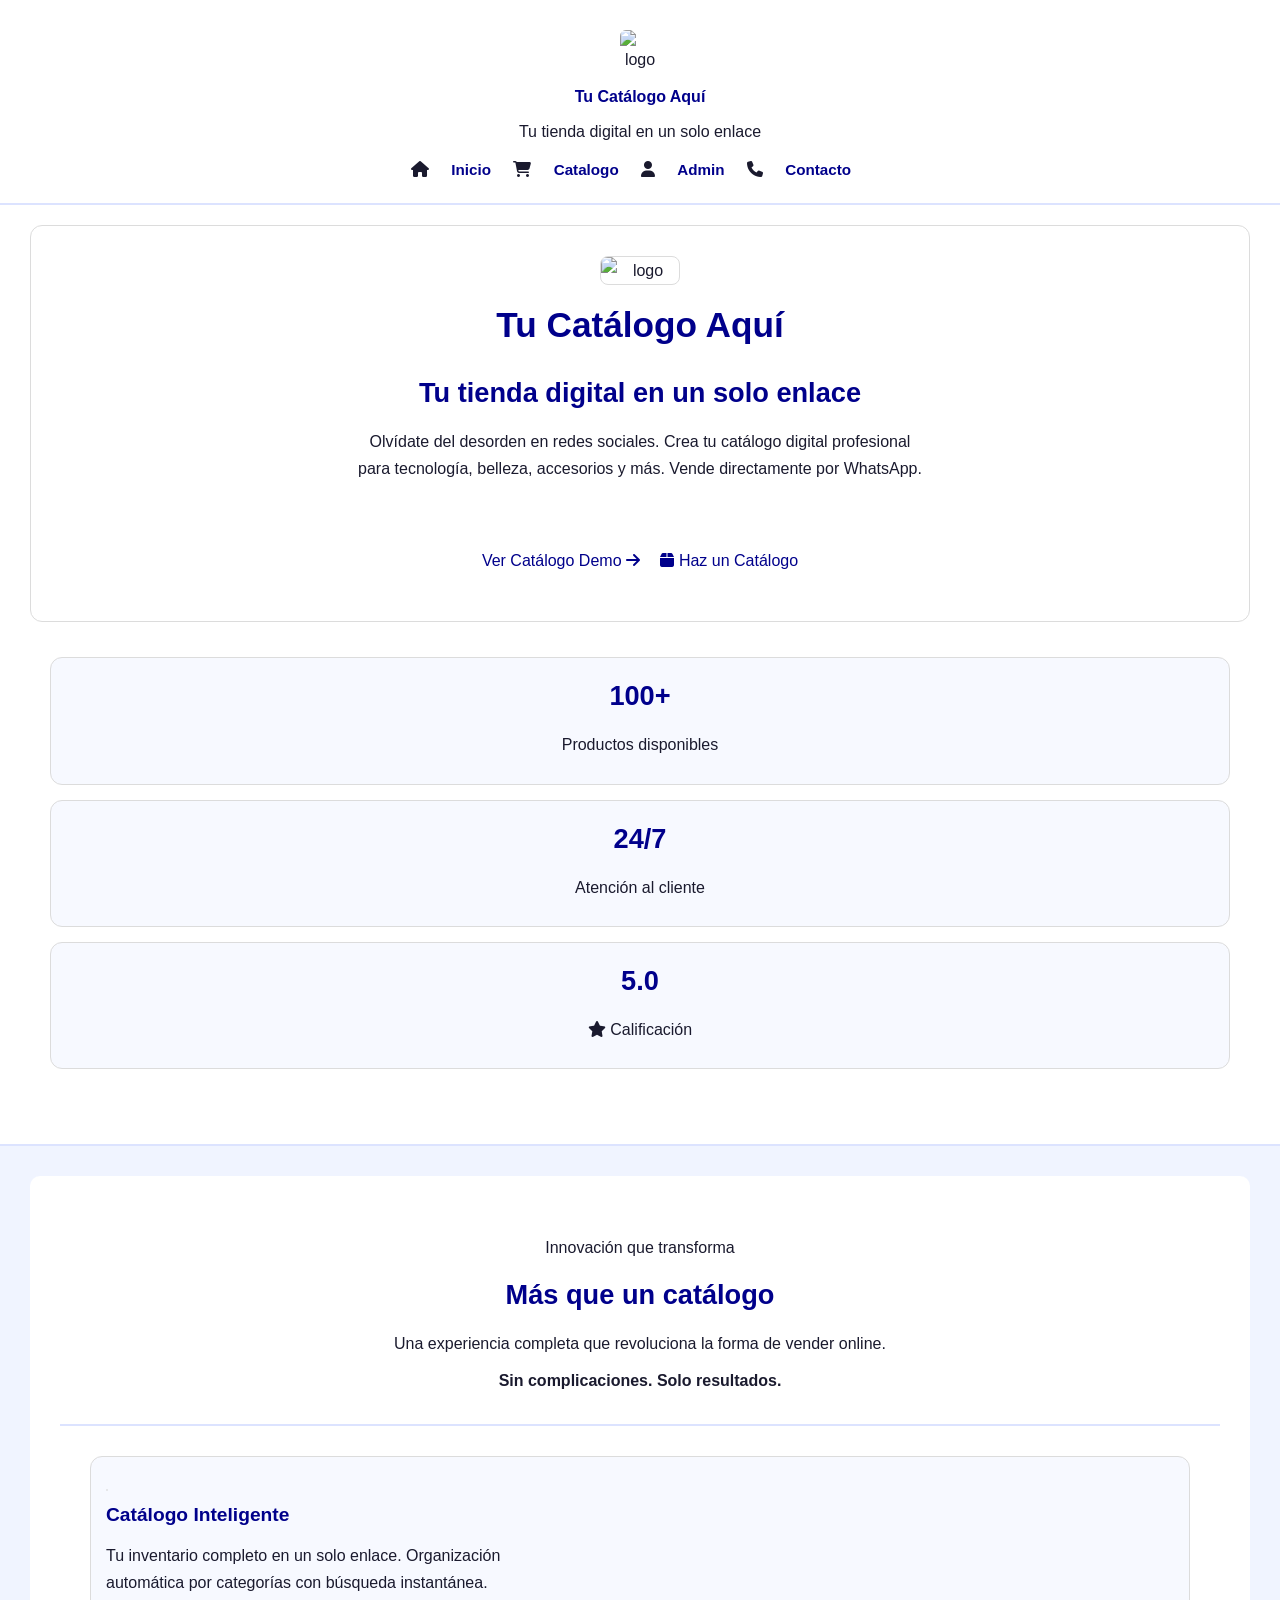
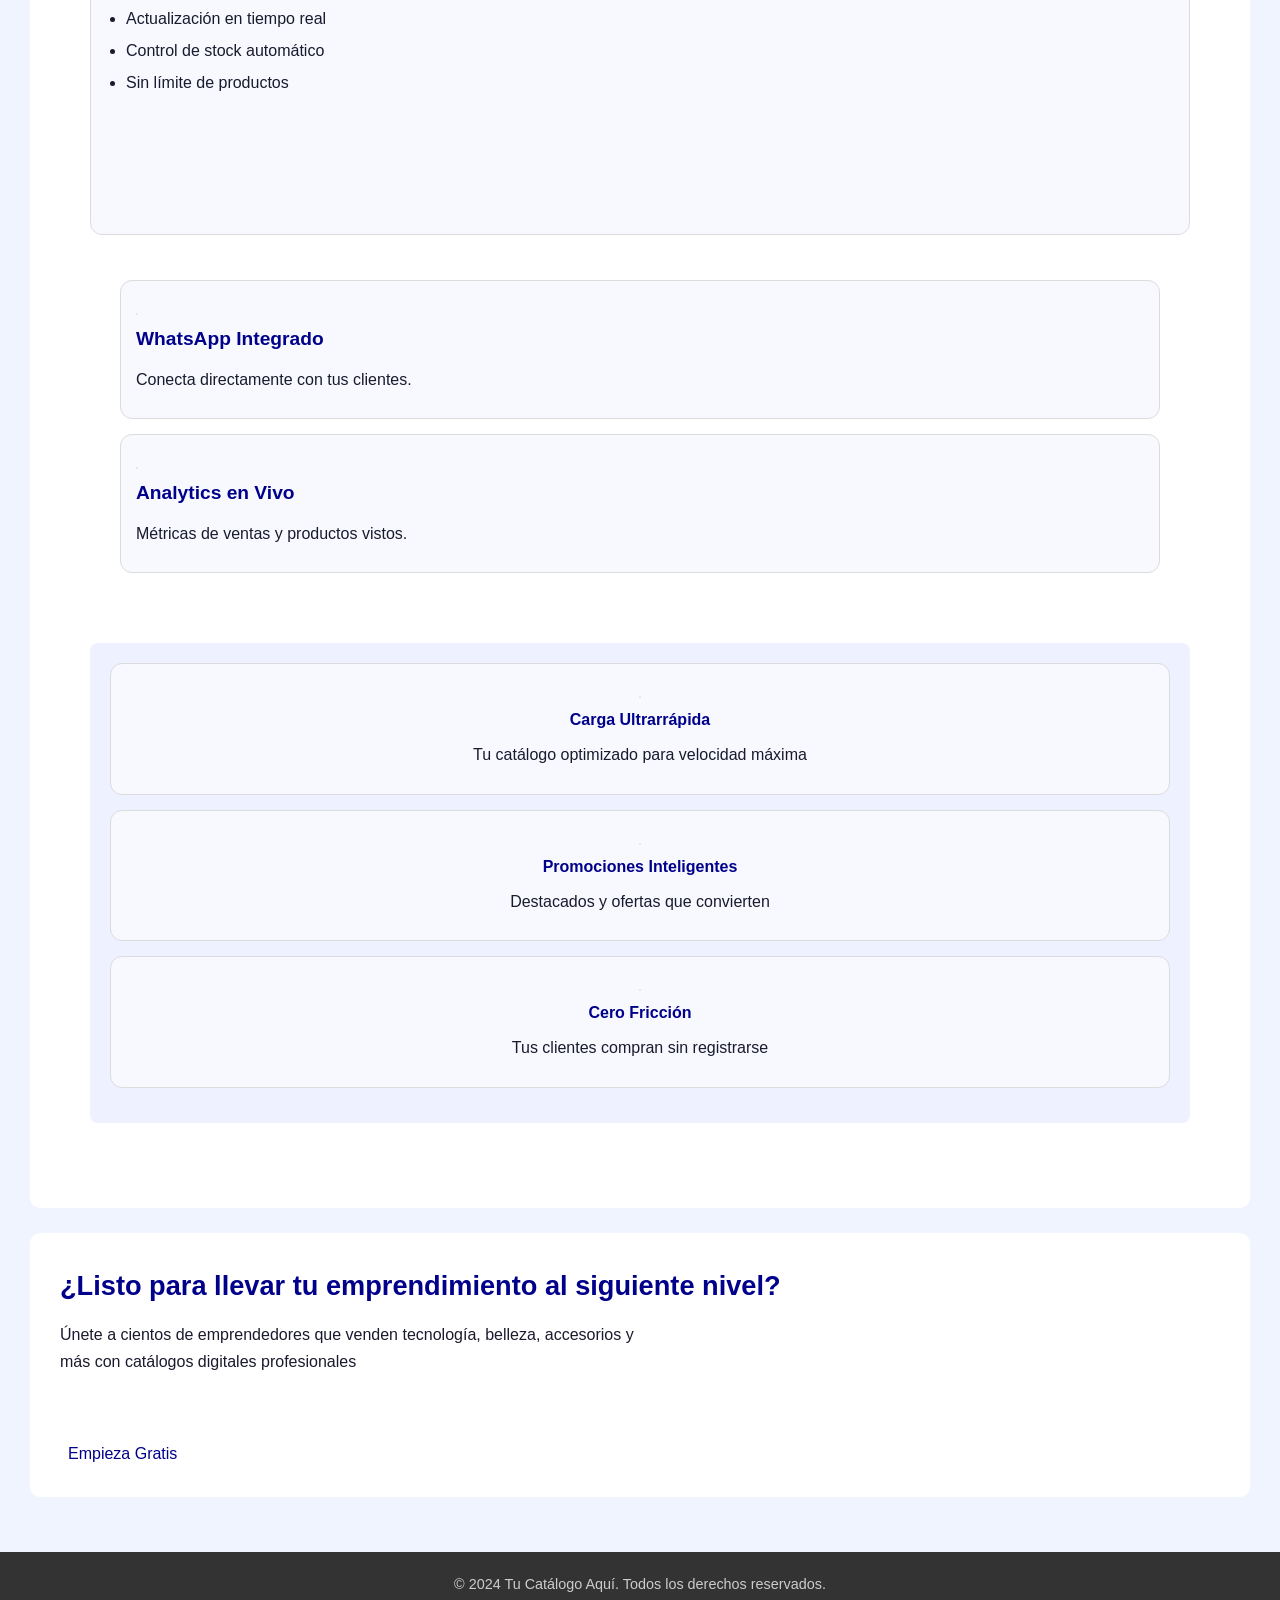
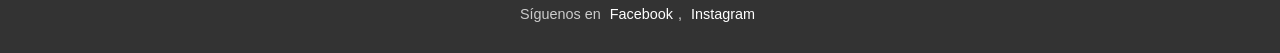
==== index.html @ f35329ae "cambios" ====
<!doctype html>

<html lang="es">
  <head>
    <meta charset="utf-8" />
    <meta content="width=device-width, initial-scale=1.0" name="viewport" />
    <link
      href="img/logos/LOGO-removebg-preview.png"
      rel="icon"
      type="image/png"
    />
    <link
      href="https://cdnjs.cloudflare.com/ajax/libs/font-awesome/6.5.0/css/all.min.css"
      rel="stylesheet"
    />
    <link href="css/general.css" rel="stylesheet" />
    <title>Crear Cuenta</title>
  </head>
  <body>
    <nav>
      <figure>
        <img alt="logo" src="img/logos/logo.png" width="40px" />
      </figure>
      <div>
        <h4>Tu Catálogo Aquí</h4>
        <p>Tu tienda digital en un solo enlace</p>
      </div>
      <i class="fa-solid fa-house"></i>
      <!-- Casa -->
      <a href="#"> Inicio </a>
      <i class="fa-solid fa-cart-shopping"></i>
      <!-- Carrito -->
      <a href="pages/catalogo.html"> Catalogo </a>
      <i class="fa-solid fa-user"></i>
      <!-- Usuario -->
      <a href="pages/login.html"> Admin </a>
      <i class="fa-solid fa-phone"></i>
      <!-- Teléfono -->
      <a href="pages/contacto.html"> Contacto </a>
    </nav>
    <header class="hero">
      <article class="contenido-principal">
        <figure>
          <img alt="logo" src="img/logos/logo.png" width="80" />
        </figure>
        <h1>Tu Catálogo Aquí</h1>
        <h2>Tu tienda digital en un solo enlace</h2>
        <p>
          Olvídate del desorden en redes sociales. Crea tu catálogo digital
          profesional <br />
          para tecnología, belleza, accesorios y más. Vende directamente por
          WhatsApp.
        </p>
        <br />
        <br />
        <!-- Botones -->
        <a href="pages/catalogo.html" type="submit">
          Ver Catálogo Demo
          <i class="fa-solid fa-arrow-right"></i>
          <!-- Flecha derecha -->
        </a>
        <a href="pages/login.html" type="submit">
          <i class="fa-solid fa-box"></i>
          <!-- Caja -->
          Haz un Catálogo
        </a>
        <br />
        <br />
      </article>
      <section class="estadisticas">
        <article class="card">
          <h2>100+</h2>
          <p>Productos disponibles</p>
        </article>
        <article class="card">
          <h2>24/7</h2>
          <p>Atención al cliente</p>
        </article>
        <article class="card">
          <h2>5.0</h2>
          <p>
            <i class="fa-solid fa-star"></i>
            <!-- Estrella -->
            Calificación
          </p>
        </article>
      </section>
    </header>
    <main>
      <!-- BENEFICIOS -->
      <section class="beneficios">
        <header class="beneficios-header">
          <p>Innovación que transforma</p>
          <h2>Más que un catálogo</h2>
          <p>
            Una experiencia completa que revoluciona la forma de vender online.
          </p>
          <p>
            <b>Sin complicaciones. Solo resultados.</b>
          </p>
        </header>
        <section>
          <!-- Card principal izquierda -->
          <article class="card-principal">
            <div class="icono">
              <img alt="" src="img/logos/logo2.png" width="60" />
            </div>
            <h3>Catálogo Inteligente</h3>
            <p>
              Tu inventario completo en un solo enlace. Organización <br />
              automática por categorías con búsqueda instantánea.
            </p>
            <ul>
              <li>Actualización en tiempo real</li>
              <li>Control de stock automático</li>
              <li>Sin límite de productos</li>
            </ul>
            <br /><br /><br /><br />
          </article>
          <!-- Cards derechas -->
          <section class="cards-secundarias">
            <article class="card">
              <img alt="" src="img/logos/logo3.png" width="50" />
              <h3>WhatsApp Integrado</h3>
              <p>Conecta directamente con tus clientes.</p>
            </article>
            <article class="card">
              <img alt="" src="img/logos/logo4.png" width="50" />
              <h3>Analytics en Vivo</h3>
              <p>Métricas de ventas y productos vistos.</p>
            </article>
          </section>
          <!-- Cards inferiores -->
          <aside>
            <article class="card">
              <img alt="" src="img/logos/logo5.png" width="50" />
              <h4>Carga Ultrarrápida</h4>
              <p>Tu catálogo optimizado para velocidad máxima</p>
            </article>
            <article class="card">
              <img alt="" src="img/logos/logo6.png" width="50" />
              <h4>Promociones Inteligentes</h4>
              <p>Destacados y ofertas que convierten</p>
            </article>
            <article class="card">
              <img alt="" src="img/logos/logo7.png" width="50" />
              <h4>Cero Fricción</h4>
              <p>Tus clientes compran sin registrarse</p>
            </article>
          </aside>
        </section>
      </section>
      <section>
        <h2>¿Listo para llevar tu emprendimiento al siguiente nivel?</h2>
        <p>
          Únete a cientos de emprendedores que venden tecnología, belleza,
          accesorios y <br />

          más con catálogos digitales profesionales
        </p>
        <br />
        <br />
        <a href="pages/login.html" type="submit"> Empieza Gratis </a>
      </section>
    </main>
    <!-- FOOTER -->
    <footer>
      <p>© 2024 Tu Catálogo Aquí. Todos los derechos reservados.</p>
      <p>
        Síguenos en
        <a href="#">Facebook</a>,
        <a href="#">Instagram</a>
      </p>
    </footer>
  </body>
</html>
---- css/general.css ----
/* ============================================================
   BLOQUE 1: CONFIGURACIÓN GENERAL
   Selector universal, body, fuente, fondo, color e interlineado.
   ============================================================ */

* {
    margin: 0;
    padding: 0;
    box-sizing: border-box;
}

body {
    font-family: Arial, sans-serif;
    background-color: #f0f4ff;
    color: #1a1a2e;
    line-height: 1.7;
}

/* ============================================================
   BLOQUE 2: TÍTULOS, PÁRRAFOS Y ENLACES
   Estilos para h1, h2, h3, p, a y a:hover.
   ============================================================ */

h1 {
    font-size: 2.2em;
    color: darkblue;
    margin-bottom: 15px;
}

h2 {
    font-size: 1.7em;
    color: darkblue;
    margin-bottom: 12px;
}

h3 {
    font-size: 1.2em;
    color: darkblue;
    margin-bottom: 10px;
}

h4 {
    font-size: 1em;
    color: darkblue;
    margin-bottom: 8px;
}

p {
    font-size: 1em;
    margin-bottom: 10px;
    line-height: 1.7;
}

a {
    color: darkblue;
    text-decoration: none;
    margin: 0 8px;
}

a:hover {
    color: #4169e1;
    text-decoration: underline;
}

/* ============================================================
   BLOQUE 3: ELEMENTOS SEMÁNTICOS PRINCIPALES
   Estilos para header, nav, main, section, article, aside y footer.
   ============================================================ */

header {
    background-color: white;
    padding: 20px 30px;
    text-align: center;
    border-bottom: 2px solid #dce3ff;
}

header p {
    text-align: center;
    margin-top: 8px;
    font-size: 1em;
}

nav {
    background-color: white;
    padding: 20px 30px;
    text-align: center;
    border-bottom: 2px solid #dce3ff;
}

main {
    padding: 30px;
    min-height: 70vh;
}

section {
    margin-bottom: 20px;
    padding: 20px;
}

article {
    background-color: white;
    border: 1px solid #dcdcdc;
    border-radius: 12px;
    padding: 20px;
    margin-bottom: 15px;
}

aside {
    padding: 20px;
    margin-top: 20px;
    text-align: center;
}

footer {
    background-color: #333333;
    color: white;
    text-align: center;
    padding: 20px 30px;
}

/* ============================================================
   BLOQUE 4: MENÚ DE NAVEGACIÓN
   Estilos para nav, nav a y nav a:hover.
   ============================================================ */

nav a {
    color: darkblue;
    text-decoration: none;
    margin: 0 10px;
    font-weight: bold;
    font-size: 0.95em;
    padding: 5px 8px;
}

nav a:hover {
    background-color: darkblue;
    color: white;
    text-decoration: none;
    border-radius: 4px;
}

nav ul {
    list-style: none;
    padding: 0;
    margin: 0;
}

nav li {
    display: inline-block;
    margin: 0 8px;
}

/* ============================================================
   BLOQUE 5: CONTENIDO Y SECCIONES
   Estilos para main, section, article y aside.
   ============================================================ */

main section {
    background-color: white;
    border-radius: 10px;
    padding: 30px;
    margin-bottom: 25px;
}

section article {
    background-color: #f7f9ff;
    border: 1px solid #dcdcdc;
    border-radius: 12px;
    padding: 15px;
}

section aside {
    background-color: #eef1ff;
    padding: 20px;
    border-radius: 8px;
}

article img {
    border: 1px solid #dcdcdc;
    border-radius: 8px;
}

hr {
    border: none;
    border-top: 1px solid #dcdcdc;
    margin: 15px 0;
}

/* ============================================================
   BLOQUE 6: IMÁGENES Y MULTIMEDIA
   Estilos para img, figure, figcaption, video, audio e iframe.
   ============================================================ */

img {
    max-width: 100%;
    height: auto;
    border-radius: 6px;
}

figure {
    display: inline-block;
    margin: 10px;
    text-align: center;
}

figcaption {
    font-size: 0.85em;
    color: #555577;
    margin-top: 6px;
    font-style: italic;
    text-align: center;
}

figure img {
    display: block;
    margin: 0 auto;
}

video {
    max-width: 100%;
    border-radius: 8px;
    border: 2px solid darkblue;
}

audio {
    width: 100%;
    margin: 10px 0;
}

iframe {
    width: 100%;
    border: 2px solid darkblue;
    border-radius: 8px;
    margin: 10px 0;
}

/* ============================================================
   BLOQUE 7: LISTAS
   Estilos para ul, ol y li.
   ============================================================ */

ul {
    list-style: disc;
    padding-left: 20px;
    margin-bottom: 15px;
}

ol {
    list-style: decimal;
    padding-left: 20px;
    margin-bottom: 15px;
}

li {
    margin-bottom: 6px;
    line-height: 1.6;
}

/* ============================================================
   BLOQUE 8: FORMULARIOS
   Estilos para form, label, input, textarea, select y button.
   ============================================================ */

form {
    width: 100%;
    padding: 10px 0;
}

label {
    font-weight: bold;
    color: darkblue;
    font-size: 0.95em;
}

input {
    width: 95%;
    padding: 10px;
    border: 1px solid #b0b8e0;
    border-radius: 6px;
    font-size: 0.95em;
    background-color: #f7f9ff;
}

input:hover {
    border-color: darkblue;
    background-color: #eef1ff;
}

input:focus {
    border-color: darkblue;
    outline: 2px solid #4169e1;
    background-color: #eef1ff;
}

textarea {
    width: 95%;
    padding: 10px;
    border: 1px solid #b0b8e0;
    border-radius: 6px;
    font-size: 0.95em;
    background-color: #f7f9ff;
    resize: vertical;
}

textarea:hover {
    border-color: darkblue;
    background-color: #eef1ff;
}

textarea:focus {
    border-color: darkblue;
    outline: 2px solid #4169e1;
    background-color: #eef1ff;
}

select {
    width: 100%;
    padding: 10px;
    border: 1px solid #b0b8e0;
    border-radius: 6px;
    font-size: 0.95em;
    background-color: #f7f9ff;
    cursor: pointer;
}

select:hover {
    border-color: darkblue;
}

select:focus {
    border-color: darkblue;
    outline: 2px solid #4169e1;
    background-color: #eef1ff;
}

button {
    padding: 10px 20px;
    background-color: darkblue;
    color: white;
    border: none;
    border-radius: 6px;
    font-size: 0.95em;
    cursor: pointer;
    font-weight: bold;
}

button:hover {
    background-color: #4169e1;
    color: white;
}

summary {
    cursor: pointer;
    font-weight: bold;
    color: darkblue;
}

summary:hover {
    color: #4169e1;
}

progress,
meter {
    width: 100%;
    height: 18px;
    border-radius: 4px;
}

/* ============================================================
   BLOQUE 9: TABLAS
   Estilos para table, thead, tbody, tr, th y td.
   ============================================================ */

table {
    width: 80%;
    margin: 20px auto;
    background-color: white;
    border-collapse: collapse;
    text-align: center;
    border: 2px solid #dcdcdc;
    border-radius: 8px;
}

thead {
    background-color: darkblue;
    color: white;
}

tbody {
    background-color: white;
}

tbody tr {
    border-bottom: 1px solid #dcdcdc;
}

tbody tr:hover {
    background-color: #eef1ff;
}

tbody tr:nth-child(even) {
    background-color: #f0f4ff;
}

tr {
    background-color: #f5f5f5;
}

th {
    padding: 15px;
    border: 1px solid #dcdcdc;
    text-align: center;
    font-size: 0.95em;
}

td {
    padding: 15px;
    border: 1px solid #dcdcdc;
    text-align: center;
    color: #1a1a2e;
    font-size: 0.9em;
}

/* ============================================================
   BLOQUE 10: PIE DE PÁGINA
   Estilos para footer, footer p y footer address.
   ============================================================ */

footer {
    background-color: #333333;
    color: white;
    text-align: center;
    padding: 20px 30px;
}

footer p {
    color: #cccccc;
    font-size: 0.9em;
    margin-bottom: 6px;
    text-align: center;
}

footer a {
    color: white;
    text-decoration: none;
    margin: 0 5px;
}

footer a:hover {
    color: #aabbff;
    text-decoration: underline;
}

footer address {
    font-style: normal;
    color: #aaaaaa;
    font-size: 0.85em;
    margin-top: 10px;
    text-align: center;
}
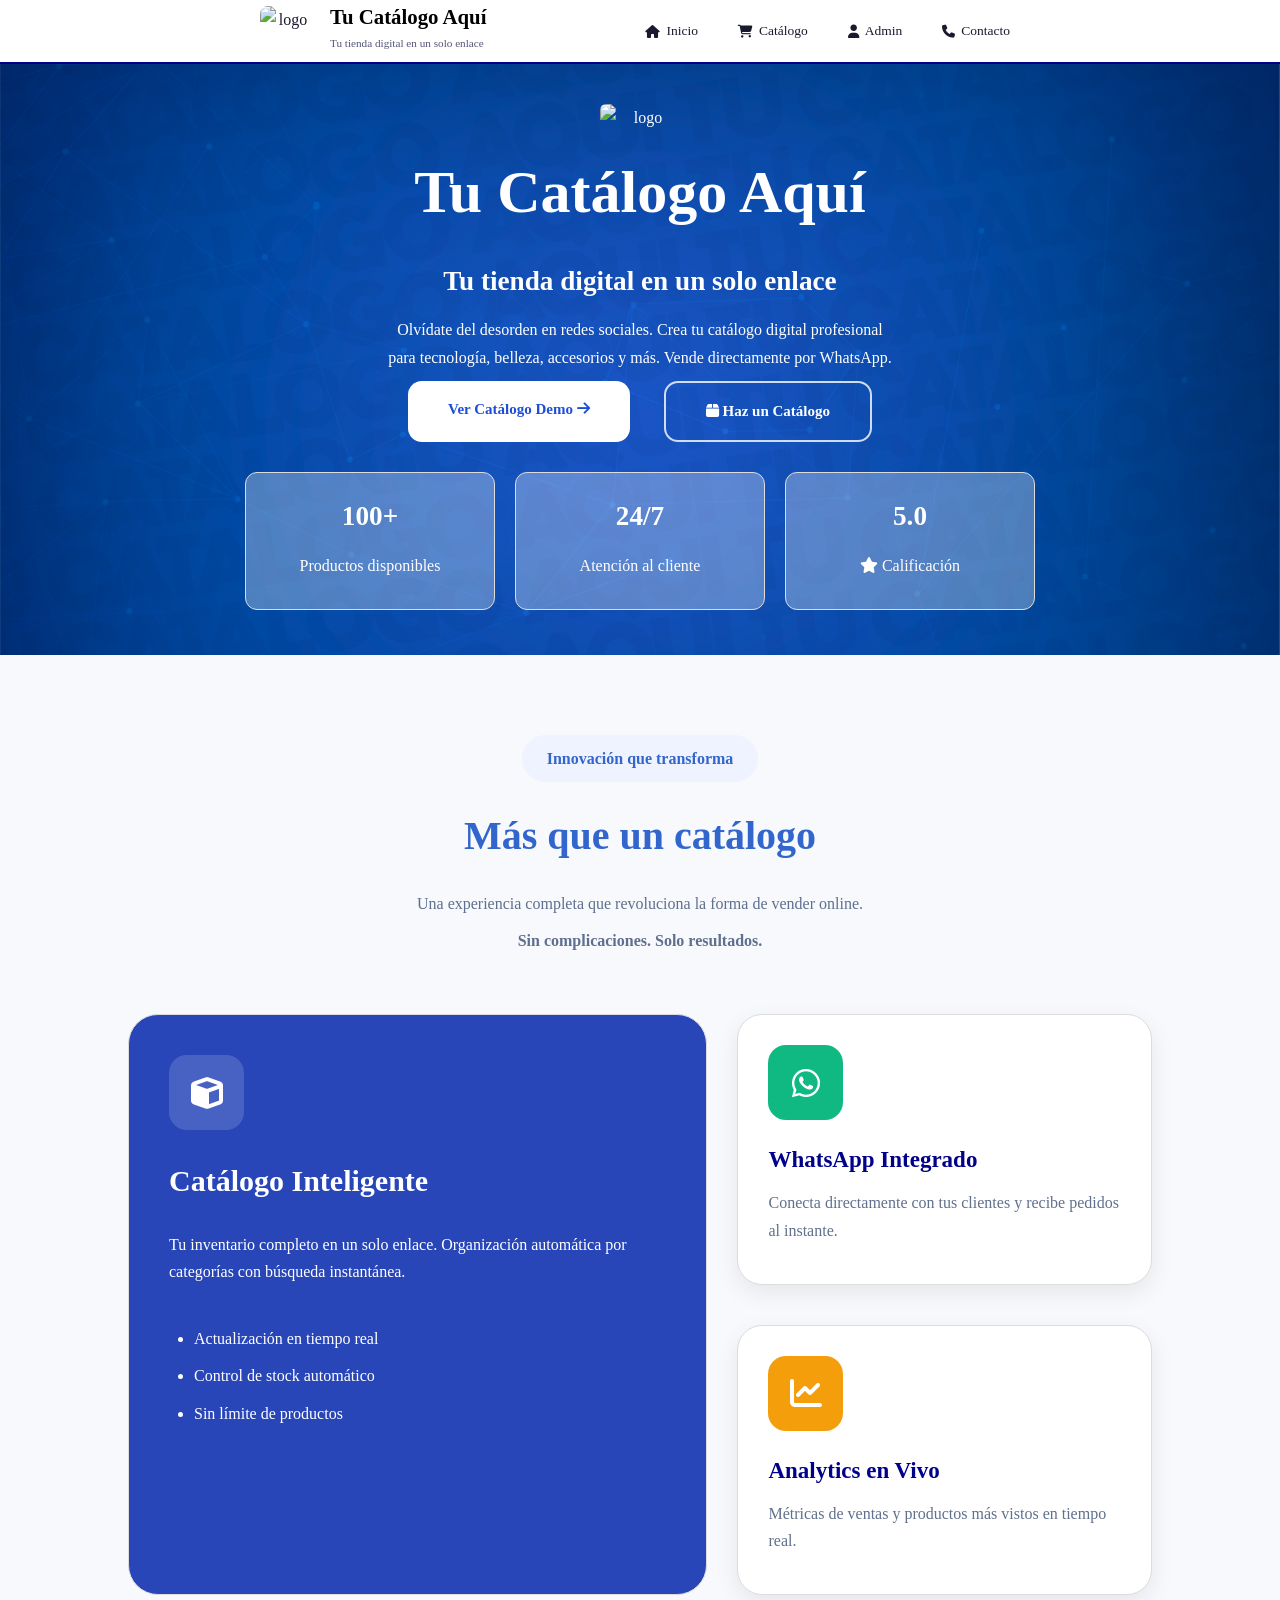
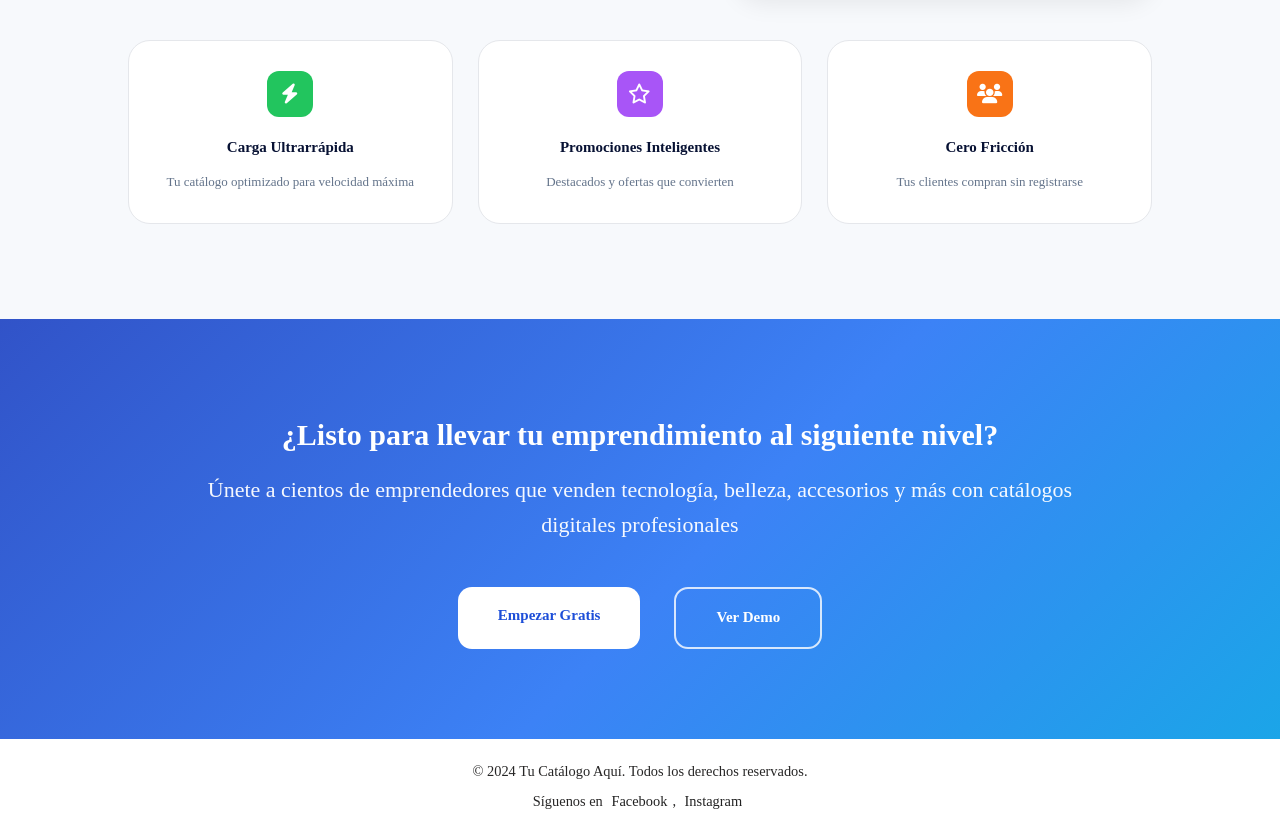
==== commit f980d486: "Actualizacion de paginas y estilos" ====
--- a/index.html
+++ b/index.html
@@ -1,73 +1,61 @@
 <!doctype html>
+<html lang="es">
 
-<html lang="es">
   <head>
     <meta charset="utf-8" />
-    <meta content="width=device-width, initial-scale=1.0" name="viewport" />
-    <link
-      href="img/logos/LOGO-removebg-preview.png"
-      rel="icon"
-      type="image/png"
-    />
-    <link
-      href="https://cdnjs.cloudflare.com/ajax/libs/font-awesome/6.5.0/css/all.min.css"
-      rel="stylesheet"
-    />
-    <link href="css/general.css" rel="stylesheet" />
-    <title>Crear Cuenta</title>
+    <meta name="viewport" content="width=device-width, initial-scale=1.0" />
+    <link rel="icon" href="img/logos/LOGO-removebg-preview.png" type="image/png" />
+    <link rel="stylesheet" href="https://cdnjs.cloudflare.com/ajax/libs/font-awesome/6.5.0/css/all.min.css" />
+    <link rel="stylesheet" href="css/general.css" />
+    <link rel="stylesheet" href="css/index.css" />
+    <title>Tu Catálogo Aquí</title>
   </head>
+
   <body>
-    <nav>
+
+    <!-- Encabezado con logo y menú de navegación -->
+    <header>
       <figure>
-        <img alt="logo" src="img/logos/logo.png" width="40px" />
+        <img src="img/logos/logo.png" alt="logo" width="40" />
       </figure>
-      <div>
+      <div class="header-text">
         <h4>Tu Catálogo Aquí</h4>
         <p>Tu tienda digital en un solo enlace</p>
       </div>
-      <i class="fa-solid fa-house"></i>
-      <!-- Casa -->
-      <a href="#"> Inicio </a>
-      <i class="fa-solid fa-cart-shopping"></i>
-      <!-- Carrito -->
-      <a href="pages/catalogo.html"> Catalogo </a>
-      <i class="fa-solid fa-user"></i>
-      <!-- Usuario -->
-      <a href="pages/login.html"> Admin </a>
-      <i class="fa-solid fa-phone"></i>
-      <!-- Teléfono -->
-      <a href="pages/contacto.html"> Contacto </a>
-    </nav>
-    <header class="hero">
-      <article class="contenido-principal">
-        <figure>
-          <img alt="logo" src="img/logos/logo.png" width="80" />
-        </figure>
-        <h1>Tu Catálogo Aquí</h1>
-        <h2>Tu tienda digital en un solo enlace</h2>
-        <p>
-          Olvídate del desorden en redes sociales. Crea tu catálogo digital
-          profesional <br />
-          para tecnología, belleza, accesorios y más. Vende directamente por
-          WhatsApp.
-        </p>
-        <br />
-        <br />
-        <!-- Botones -->
-        <a href="pages/catalogo.html" type="submit">
+      <nav class="nav-links">
+        <a href="#"><i class="fa-solid fa-house"></i> Inicio</a>
+        <a href="pages/catalogo.html"><i class="fa-solid fa-cart-shopping"></i> Catálogo</a>
+        <a href="pages/login.html"><i class="fa-solid fa-user"></i> Admin</a>
+        <a href="pages/contacto.html"><i class="fa-solid fa-phone"></i> Contacto</a>
+      </nav>
+    </header>
+
+    <!-- Sección principal con título, descripción y botones de acción -->
+    <section id="hero">
+      <figure>
+        <img src="img/logos/logo.png" alt="logo" width="80" />
+      </figure>
+      <h1>Tu Catálogo Aquí</h1>
+      <h2>Tu tienda digital en un solo enlace</h2>
+      <p>
+        Olvídate del desorden en redes sociales. Crea tu catálogo digital profesional <br />
+        para tecnología, belleza, accesorios y más. Vende directamente por WhatsApp.
+      </p>
+
+      <!-- Botones principales -->
+      <div class="cta-botones">
+        <a href="pages/catalogo.html" class="btn-principal">
           Ver Catálogo Demo
           <i class="fa-solid fa-arrow-right"></i>
-          <!-- Flecha derecha -->
         </a>
-        <a href="pages/login.html" type="submit">
+        <a href="pages/login.html" class="btn-secundario">
           <i class="fa-solid fa-box"></i>
-          <!-- Caja -->
           Haz un Catálogo
         </a>
-        <br />
-        <br />
-      </article>
-      <section class="estadisticas">
+      </div>
+
+      <!-- Tarjetas con estadísticas destacadas -->
+      <div class="cards-estadisticas">
         <article class="card">
           <h2>100+</h2>
           <p>Productos disponibles</p>
@@ -78,99 +66,101 @@
         </article>
         <article class="card">
           <h2>5.0</h2>
-          <p>
-            <i class="fa-solid fa-star"></i>
-            <!-- Estrella -->
-            Calificación
-          </p>
+          <p><i class="fa-solid fa-star"></i> Calificación</p>
         </article>
-      </section>
-    </header>
+      </div>
+    </section>
+
     <main>
-      <!-- BENEFICIOS -->
-      <section class="beneficios">
-        <header class="beneficios-header">
-          <p>Innovación que transforma</p>
+
+      <!-- Sección de beneficios del servicio -->
+      <section id="beneficios">
+        <div class="beneficios-header">
+          <span>Innovación que transforma</span>
           <h2>Más que un catálogo</h2>
-          <p>
-            Una experiencia completa que revoluciona la forma de vender online.
-          </p>
-          <p>
-            <b>Sin complicaciones. Solo resultados.</b>
-          </p>
-        </header>
-        <section>
-          <!-- Card principal izquierda -->
+          <p>Una experiencia completa que revoluciona la forma de vender online.</p>
+          <p><strong>Sin complicaciones. Solo resultados.</strong></p>
+        </div>
+
+        <!-- Tarjetas de beneficios principales -->
+        <div class="beneficios-grid">
           <article class="card-principal">
             <div class="icono">
-              <img alt="" src="img/logos/logo2.png" width="60" />
+              <i class="fa-solid fa-cube"></i>
             </div>
             <h3>Catálogo Inteligente</h3>
-            <p>
-              Tu inventario completo en un solo enlace. Organización <br />
-              automática por categorías con búsqueda instantánea.
-            </p>
+            <p>Tu inventario completo en un solo enlace. Organización automática por categorías con búsqueda instantánea.</p>
             <ul>
               <li>Actualización en tiempo real</li>
               <li>Control de stock automático</li>
               <li>Sin límite de productos</li>
             </ul>
-            <br /><br /><br /><br />
           </article>
-          <!-- Cards derechas -->
-          <section class="cards-secundarias">
-            <article class="card">
-              <img alt="" src="img/logos/logo3.png" width="50" />
+
+          <div class="cards-secundarias">
+            <article class="card-secundaria">
+              <div class="icono whatsapp">
+                <i class="fa-brands fa-whatsapp"></i>
+              </div>
               <h3>WhatsApp Integrado</h3>
-              <p>Conecta directamente con tus clientes.</p>
+              <p>Conecta directamente con tus clientes y recibe pedidos al instante.</p>
             </article>
-            <article class="card">
-              <img alt="" src="img/logos/logo4.png" width="50" />
+
+            <article class="card-secundaria">
+              <div class="icono analytics">
+                <i class="fa-solid fa-chart-line"></i>
+              </div>
               <h3>Analytics en Vivo</h3>
-              <p>Métricas de ventas y productos vistos.</p>
+              <p>Métricas de ventas y productos más vistos en tiempo real.</p>
             </article>
-          </section>
-          <!-- Cards inferiores -->
-          <aside>
-            <article class="card">
-              <img alt="" src="img/logos/logo5.png" width="50" />
-              <h4>Carga Ultrarrápida</h4>
-              <p>Tu catálogo optimizado para velocidad máxima</p>
-            </article>
-            <article class="card">
-              <img alt="" src="img/logos/logo6.png" width="50" />
-              <h4>Promociones Inteligentes</h4>
-              <p>Destacados y ofertas que convierten</p>
-            </article>
-            <article class="card">
-              <img alt="" src="img/logos/logo7.png" width="50" />
-              <h4>Cero Fricción</h4>
-              <p>Tus clientes compran sin registrarse</p>
-            </article>
-          </aside>
-        </section>
+          </div>
+        </div>
+
+        <!-- Tarjetas de características adicionales -->
+        <div class="beneficios-extra">
+          <article class="extra-card">
+            <div class="icono-extra velocidad">
+              <i class="fa-solid fa-bolt"></i>
+            </div>
+            <h4>Carga Ultrarrápida</h4>
+            <p>Tu catálogo optimizado para velocidad máxima</p>
+          </article>
+
+          <article class="extra-card">
+            <div class="icono-extra promociones">
+              <i class="fa-regular fa-star"></i>
+            </div>
+            <h4>Promociones Inteligentes</h4>
+            <p>Destacados y ofertas que convierten</p>
+          </article>
+
+          <article class="extra-card">
+            <div class="icono-extra usuarios">
+              <i class="fa-solid fa-users"></i>
+            </div>
+            <h4>Cero Fricción</h4>
+            <p>Tus clientes compran sin registrarse</p>
+          </article>
+        </div>
       </section>
-      <section>
+
+      <!-- Sección final con llamada a la acción -->
+      <section id="llamada-accion">
         <h2>¿Listo para llevar tu emprendimiento al siguiente nivel?</h2>
-        <p>
-          Únete a cientos de emprendedores que venden tecnología, belleza,
-          accesorios y <br />
+        <p>Únete a cientos de emprendedores que venden tecnología, belleza, accesorios y más con catálogos digitales profesionales</p>
+        <div class="cta-botones">
+          <a href="pages/login.html" class="btn-principal">Empezar Gratis</a>
+          <a href="pages/catalogo.html" class="btn-secundario">Ver Demo</a>
+        </div>
+      </section>
 
-          más con catálogos digitales profesionales
-        </p>
-        <br />
-        <br />
-        <a href="pages/login.html" type="submit"> Empieza Gratis </a>
-      </section>
     </main>
-    <!-- FOOTER -->
+
+    <!-- Pie de página -->
     <footer>
       <p>© 2024 Tu Catálogo Aquí. Todos los derechos reservados.</p>
-      <p>
-        Síguenos en
-        <a href="#">Facebook</a>,
-        <a href="#">Instagram</a>
-      </p>
+      <p>Síguenos en <a href="#">Facebook</a>, <a href="#">Instagram</a></p>
     </footer>
+
   </body>
-</html>
+</html>
--- a/css/general.css
+++ b/css/general.css
@@ -1,6 +1,6 @@
 /* ============================================================
-   BLOQUE 1: CONFIGURACIÓN GENERAL
-   Selector universal, body, fuente, fondo, color e interlineado.
+   BLOQUE 1: RESET Y CONFIGURACIÓN BASE
+   Elimina márgenes y padding por defecto en todos los elementos.
    ============================================================ */
 
 * {
@@ -10,15 +10,15 @@
 }
 
 body {
-    font-family: Arial, sans-serif;
+    font-family: Segoe UI;
     background-color: #f0f4ff;
     color: #1a1a2e;
     line-height: 1.7;
 }
 
 /* ============================================================
-   BLOQUE 2: TÍTULOS, PÁRRAFOS Y ENLACES
-   Estilos para h1, h2, h3, p, a y a:hover.
+   BLOQUE 2: TIPOGRAFÍA
+   Estilos base para títulos, párrafos y enlaces.
    ============================================================ */
 
 h1 {
@@ -49,117 +49,107 @@
     font-size: 1em;
     margin-bottom: 10px;
     line-height: 1.7;
+    text-align: center;
 }
 
 a {
-    color: darkblue;
+    color: black;
     text-decoration: none;
     margin: 0 8px;
 }
 
-a:hover {
-    color: #4169e1;
-    text-decoration: underline;
-}
-
-/* ============================================================
-   BLOQUE 3: ELEMENTOS SEMÁNTICOS PRINCIPALES
-   Estilos para header, nav, main, section, article, aside y footer.
+/* ============================================================
+   BLOQUE 3: ENCABEZADO (HEADER)
+   Barra superior fija con logo, nombre y navegación.
    ============================================================ */
 
 header {
     background-color: white;
-    padding: 20px 30px;
-    text-align: center;
-    border-bottom: 2px solid #dce3ff;
+    padding: 15px 250px;
+    height: 64px;
+    border-bottom: 2.5px solid darkblue;
+    display: flex;
+    align-items: center;
+    justify-content: space-between;
+    position: sticky;
+    top: 0;
+    z-index: 999;
+}
+
+header img {
+    width: 50px;
+    height: 50px;
+    border-radius: 8px;
+}
+
+.header-text {
+    display: flex;
+    flex-direction: column;
+    margin-left: 10px;
+    text-align: left;
+    margin-right: auto;
+}
+
+header h4 {
+    font-size: 1.3em;
+    color: #000000;
+    margin-bottom: 0;
+    text-align: left;
 }
 
 header p {
-    text-align: center;
-    margin-top: 8px;
-    font-size: 1em;
-}
-
-nav {
-    background-color: white;
-    padding: 20px 30px;
-    text-align: center;
-    border-bottom: 2px solid #dce3ff;
-}
-
-main {
-    padding: 30px;
-    min-height: 70vh;
-}
-
-section {
-    margin-bottom: 20px;
-    padding: 20px;
-}
-
-article {
-    background-color: white;
-    border: 1px solid #dcdcdc;
-    border-radius: 12px;
-    padding: 20px;
-    margin-bottom: 15px;
-}
-
-aside {
-    padding: 20px;
-    margin-top: 20px;
-    text-align: center;
-}
-
-footer {
-    background-color: #333333;
-    color: white;
-    text-align: center;
-    padding: 20px 30px;
-}
-
-/* ============================================================
-   BLOQUE 4: MENÚ DE NAVEGACIÓN
-   Estilos para nav, nav a y nav a:hover.
-   ============================================================ */
-
-nav a {
-    color: darkblue;
-    text-decoration: none;
-    margin: 0 10px;
-    font-weight: bold;
-    font-size: 0.95em;
-    padding: 5px 8px;
-}
-
-nav a:hover {
-    background-color: darkblue;
-    color: white;
-    text-decoration: none;
-    border-radius: 4px;
-}
-
-nav ul {
-    list-style: none;
+    font-size: 0.7em;
+    color: #555577;
+    margin-top: 0;
+    text-align: left;
+}
+
+/* ============================================================
+   BLOQUE 4: NAVEGACIÓN
+   Estilos para el menú de enlaces del header.
+   ============================================================ */
+
+.nav-links {
+    display: flex;
+    align-items: center;
+    background-color: white;
     padding: 0;
     margin: 0;
 }
 
-nav li {
-    display: inline-block;
-    margin: 0 8px;
-}
-
-/* ============================================================
-   BLOQUE 5: CONTENIDO Y SECCIONES
-   Estilos para main, section, article y aside.
-   ============================================================ */
-
-main section {
-    background-color: white;
-    border-radius: 10px;
-    padding: 30px;
-    margin-bottom: 25px;
+.nav-links a {
+    display: flex;
+    align-items: center;
+    gap: 6px;
+    padding: 6px 12px;
+    border-radius: 6px;
+    font-size: 13.5px;
+    font-weight: 500;
+    color: #1a1a2e;
+    white-space: nowrap;
+}
+
+.nav-links a:hover {
+    background-color: #eef1ff;
+    color: darkblue;
+}
+
+.nav-links a i {
+    font-size: 13px;
+}
+
+/* ============================================================
+   BLOQUE 5: ESTRUCTURA SEMÁNTICA
+   Estilos base para main, section, article y aside.
+   ============================================================ */
+
+main {
+    min-height: 70vh;
+}
+
+section {
+    background-color: white;
+    text-align: center;
 }
 
 section article {
@@ -175,9 +165,24 @@
     border-radius: 8px;
 }
 
+article {
+    background-color: white;
+    border: 1px solid #dcdcdc;
+    border-radius: 12px;
+    padding: 20px;
+    margin-bottom: 15px;
+    text-align: center;
+}
+
 article img {
     border: 1px solid #dcdcdc;
     border-radius: 8px;
+}
+
+aside {
+    padding: 20px;
+    margin-top: 20px;
+    text-align: center;
 }
 
 hr {
@@ -188,7 +193,7 @@
 
 /* ============================================================
    BLOQUE 6: IMÁGENES Y MULTIMEDIA
-   Estilos para img, figure, figcaption, video, audio e iframe.
+   Estilos para imágenes, video, audio e iframe.
    ============================================================ */
 
 img {
@@ -236,13 +241,13 @@
 
 /* ============================================================
    BLOQUE 7: LISTAS
-   Estilos para ul, ol y li.
+   Estilos para listas con viñetas y numeradas.
    ============================================================ */
 
 ul {
     list-style: disc;
-    padding-left: 20px;
     margin-bottom: 15px;
+    display: inline-block;
 }
 
 ol {
@@ -254,11 +259,12 @@
 li {
     margin-bottom: 6px;
     line-height: 1.6;
+    text-align: center;
 }
 
 /* ============================================================
    BLOQUE 8: FORMULARIOS
-   Estilos para form, label, input, textarea, select y button.
+   Estilos para campos, botones y elementos interactivos.
    ============================================================ */
 
 form {
@@ -368,7 +374,7 @@
 
 /* ============================================================
    BLOQUE 9: TABLAS
-   Estilos para table, thead, tbody, tr, th y td.
+   Estilos para encabezado, filas y celdas de tablas.
    ============================================================ */
 
 table {
@@ -402,10 +408,6 @@
     background-color: #f0f4ff;
 }
 
-tr {
-    background-color: #f5f5f5;
-}
-
 th {
     padding: 15px;
     border: 1px solid #dcdcdc;
@@ -422,38 +424,38 @@
 }
 
 /* ============================================================
-   BLOQUE 10: PIE DE PÁGINA
-   Estilos para footer, footer p y footer address.
+   BLOQUE 10: PIE DE PÁGINA (FOOTER)
+   Barra inferior con texto de derechos y enlaces de redes.
    ============================================================ */
 
 footer {
-    background-color: #333333;
-    color: white;
+    background-color: white;
+    color: #000000;
     text-align: center;
     padding: 20px 30px;
 }
 
 footer p {
-    color: #cccccc;
+    color: #272626;
     font-size: 0.9em;
     margin-bottom: 6px;
     text-align: center;
 }
 
 footer a {
-    color: white;
+    color: #222222;
     text-decoration: none;
     margin: 0 5px;
 }
 
 footer a:hover {
-    color: #aabbff;
+    color: #1b37a5;
     text-decoration: underline;
 }
 
 footer address {
     font-style: normal;
-    color: #aaaaaa;
+    color: #200f0f;
     font-size: 0.85em;
     margin-top: 10px;
     text-align: center;
--- a/css/index.css
+++ b/css/index.css
@@ -0,0 +1,349 @@
+/* ============================================================
+   BLOQUE 1: SECCIÓN HERO (CONTENIDO PRINCIPAL)
+   Banner de presentación con imagen de fondo.
+   ============================================================ */
+
+#hero {
+    background-color: #1f1f1f;
+    color: white;
+    background-image: url('../img/fondo/fondo.png');
+    padding: 30px;
+    background-size: cover;
+    background-position: center top;
+    height: 500%;
+    max-width: 100%;
+}
+
+#hero h1 {
+    color: white;
+    font-size: 60px;
+}
+
+#hero h2 {
+    color: white;
+}
+
+/* ============================================================
+   BLOQUE 2: TARJETAS DE ESTADÍSTICAS
+   Cards con métricas que aparecen sobre el hero.
+   ============================================================ */
+
+.cards-estadisticas {
+    display: flex;
+    justify-content: center;
+    gap: 20px;
+    margin-top: 30px;
+}
+
+.cards-estadisticas .card {
+    flex: 1;
+    max-width: 250px;
+    background-color: rgba(255, 255, 255, 0.3);
+    border-radius: 12px;
+    padding: 20px;
+    text-align: center;
+}
+
+/* ============================================================
+   BLOQUE 3: BOTONES DE ACCIÓN (CTA)
+   Botones reutilizados en el hero y en la sección final.
+   ============================================================ */
+
+.cta-botones {
+    display: flex;
+    justify-content: center;
+    gap: 18px;
+}
+
+.btn-principal,
+.btn-secundario {
+    padding: 16px 40px;
+    border-radius: 14px;
+    font-size: 15px;
+    font-weight: 700;
+}
+
+.btn-principal {
+    background: white;
+    color: #1d4ed8;
+}
+
+.btn-secundario {
+    border: 2px solid rgba(255, 255, 255, 0.8);
+    color: white;
+}
+
+/* ============================================================
+   BLOQUE 4: SECCIÓN BENEFICIOS
+   Fondo gris claro con espacio generoso para las cards.
+   ============================================================ */
+
+#beneficios {
+    background: #f7f9fc;
+    padding: 80px 10%;
+}
+
+.beneficios-header {
+    text-align: center;
+    margin-bottom: 60px;
+}
+
+.beneficios-header span {
+    display: inline-block;
+    padding: 10px 25px;
+    border-radius: 30px;
+    background: #eef3ff;
+    color: #3366cc;
+    font-weight: 600;
+    margin-bottom: 20px;
+}
+
+.beneficios-header h2 {
+    font-size: 40px;
+    color: #3366cc;
+    margin-bottom: 20px;
+}
+
+.beneficios-header p {
+    color: #5f6f8f;
+}
+
+/* ============================================================
+   BLOQUE 5: GRID DE BENEFICIOS
+   Dos columnas: una card grande y dos cards pequeñas.
+   ============================================================ */
+
+.beneficios-grid {
+    display: flex;
+    gap: 30px;
+    align-items: stretch;
+}
+
+.card-principal {
+    flex: 1.2;
+    background-color: #2846b8;
+    color: white;
+    padding: 40px;
+    border-radius: 30px;
+    text-align: left;
+}
+
+.card-principal h3 {
+    color: white;
+    font-size: 30px;
+    margin: 25px 0;
+}
+
+.card-principal p {
+    color: white;
+    text-align: left;
+}
+
+.card-principal ul {
+    margin-top: 30px;
+    margin-left: 25px;
+}
+
+.card-principal li {
+    color: white;
+    text-align: left;
+    margin-bottom: 12px;
+}
+
+.cards-secundarias {
+    flex: 1;
+    display: flex;
+    flex-direction: column;
+    gap: 25px;
+}
+
+.card-secundaria {
+    background: white;
+    border-radius: 25px;
+    padding: 30px;
+    text-align: left;
+    box-shadow: 0 8px 25px rgba(0, 0, 0, 0.08);
+}
+
+.card-secundaria h3 {
+    margin-top: 20px;
+    margin-bottom: 10px;
+    font-size: 23px;
+}
+
+.card-secundaria p {
+    text-align: left;
+    color: #60708d;
+}
+
+/* ============================================================
+   BLOQUE 6: ICONOS DE LAS CARDS
+   Círculos de color con el ícono de cada beneficio.
+   ============================================================ */
+
+.icono {
+    width: 75px;
+    height: 75px;
+    border-radius: 18px;
+    display: flex;
+    justify-content: center;
+    align-items: center;
+    font-size: 32px;
+}
+
+.card-principal .icono {
+    background: rgba(255, 255, 255, 0.15);
+    color: white;
+}
+
+.whatsapp {
+    background: #10b981;
+    color: white;
+}
+
+.analytics {
+    background: #f59e0b;
+    color: white;
+}
+
+/* ============================================================
+   BLOQUE 7: CARDS EXTRA (FILA INFERIOR)
+   Tres cards en fila debajo del bloque principal de beneficios.
+   ============================================================ */
+
+.beneficios-extra {
+    display: grid;
+    grid-template-columns: repeat(3, 1fr);
+    gap: 25px;
+    margin-top: 30px;
+}
+
+.extra-card {
+    background: white;
+    border: 1px solid #e5e7eb;
+    border-radius: 22px;
+    padding: 30px;
+    text-align: center;
+}
+
+.extra-card:hover {
+    box-shadow: 0 10px 25px rgba(0, 0, 0, 0.08);
+}
+
+.icono-extra {
+    width: 46px;
+    height: 46px;
+    border-radius: 12px;
+    margin: 0 auto 18px;
+    display: flex;
+    align-items: center;
+    justify-content: center;
+    color: white;
+    font-size: 20px;
+}
+
+.velocidad {
+    background: #22c55e;
+}
+
+.promociones {
+    background: #a855f7;
+}
+
+.usuarios {
+    background: #f97316;
+}
+
+.extra-card h4 {
+    font-size: 15px;
+    color: #071133;
+    margin-bottom: 10px;
+}
+
+.extra-card p {
+    color: #64748b;
+    margin: 0;
+    font-size: 13px;
+}
+
+/* ============================================================
+   BLOQUE 8: SECCIÓN FINAL (CTA)
+   Banner de cierre con degradado azul y botones de conversión.
+   ============================================================ */
+
+#llamada-accion {
+    background: linear-gradient(135deg, #3153c8 0%, #3c82f6 55%, #1ba5e8 100%);
+    padding: 90px 20px;
+    text-align: center;
+    color: white;
+}
+
+#llamada-accion h2 {
+    color: white;
+    font-size: 30px;
+}
+
+#llamada-accion p {
+    color: rgba(255, 255, 255, 0.95);
+    font-size: 22px;
+    max-width: 900px;
+    margin: 0 auto 45px;
+    line-height: 1.6;
+}
+
+/* ============================================================
+   BLOQUE 9: RESPONSIVE
+   Adaptaciones para pantallas pequeñas (móviles y tablets).
+   ============================================================ */
+
+@media (max-width: 768px) {
+
+    .cards-estadisticas {
+        flex-direction: column;
+        align-items: center;
+    }
+
+    .cards-estadisticas .card {
+        width: 100%;
+        max-width: 400px;
+    }
+
+    .beneficios-grid {
+        flex-direction: column;
+    }
+
+    .beneficios-header h2 {
+        font-size: 40px;
+    }
+
+    .card-principal h3,
+    .card-secundaria h3 {
+        font-size: 26px;
+    }
+
+    .beneficios-extra {
+        grid-template-columns: 1fr;
+    }
+
+    .extra-card h4 {
+        font-size: 22px;
+    }
+
+    #llamada-accion h2 {
+        font-size: 34px;
+    }
+
+    #llamada-accion p {
+        font-size: 18px;
+    }
+
+    .cta-botones {
+        flex-direction: column;
+        align-items: center;
+    }
+
+    .btn-principal,
+    .btn-secundario {
+        width: 260px;
+    }
+}
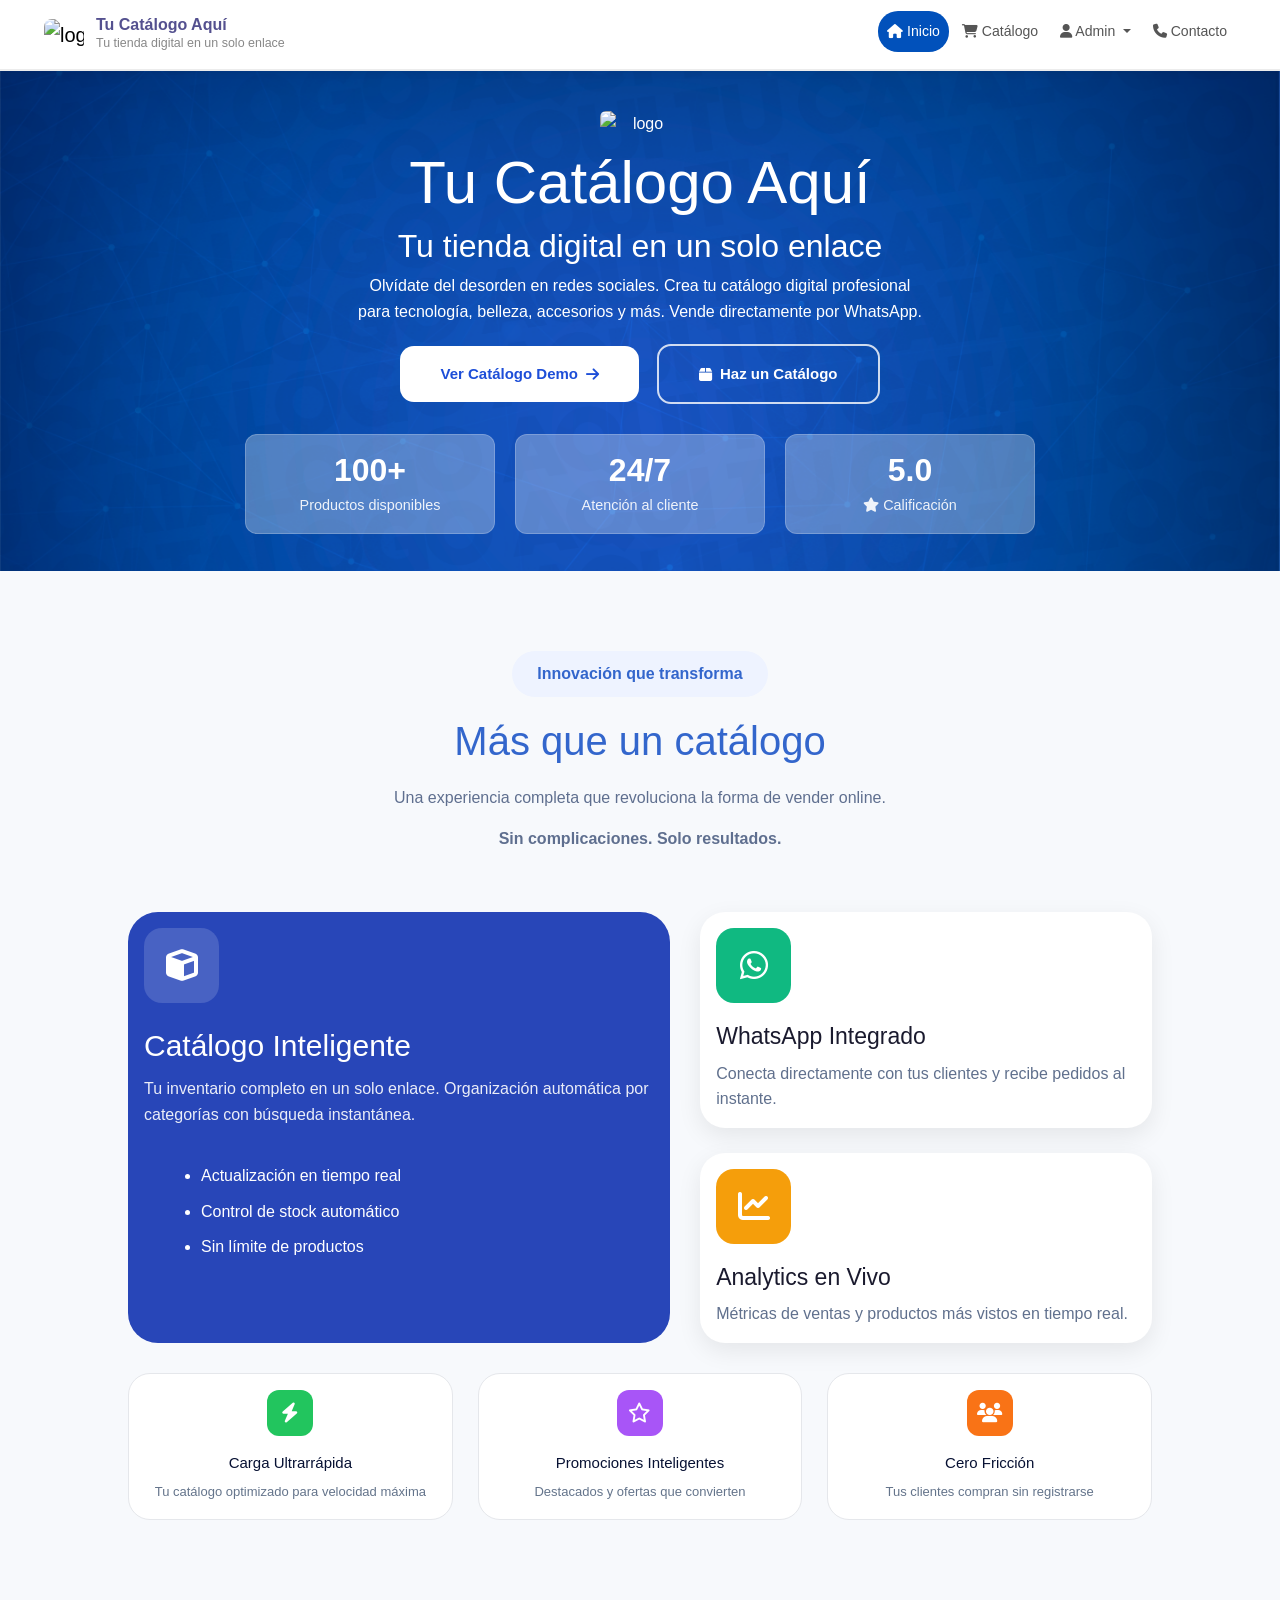
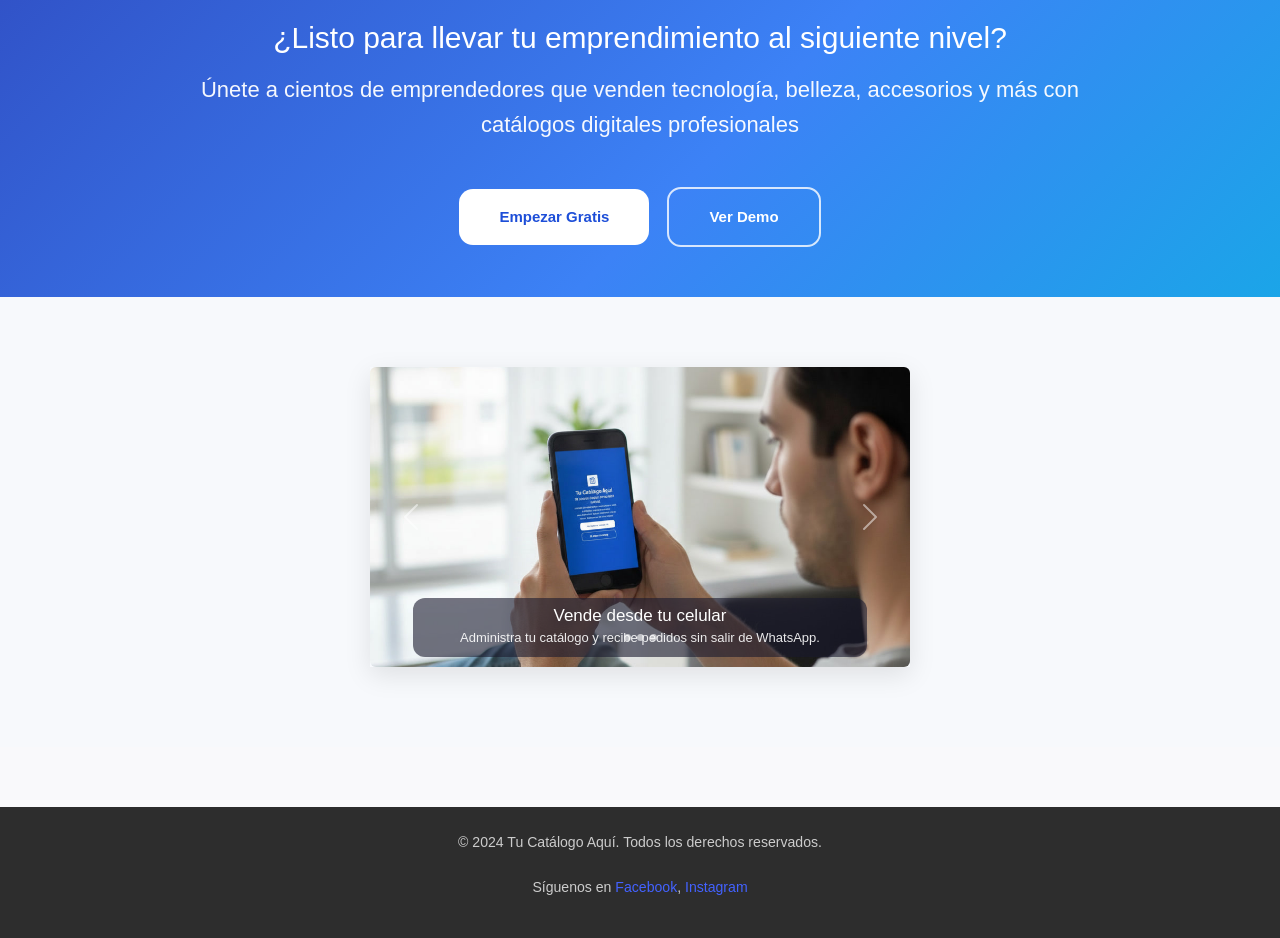
==== commit 3646d3a4: "Actualizacion Bustrap" ====
--- a/index.html
+++ b/index.html
@@ -1,11 +1,11 @@
 <!doctype html>
 <html lang="es">
-
   <head>
     <meta charset="utf-8" />
     <meta name="viewport" content="width=device-width, initial-scale=1.0" />
     <link rel="icon" href="img/logos/LOGO-removebg-preview.png" type="image/png" />
     <link rel="stylesheet" href="https://cdnjs.cloudflare.com/ajax/libs/font-awesome/6.5.0/css/all.min.css" />
+    <link href="https://cdn.jsdelivr.net/npm/bootstrap@5.3.8/dist/css/bootstrap.min.css" rel="stylesheet" integrity="sha384-sRIl4kxILFvY47J16cr9ZwB07vP4J8+LH7qKQnuqkuIAvNWLzeN8tE5YBujZqJLB" crossorigin="anonymous" />
     <link rel="stylesheet" href="css/general.css" />
     <link rel="stylesheet" href="css/index.css" />
     <title>Tu Catálogo Aquí</title>
@@ -13,24 +13,79 @@
 
   <body>
 
-    <!-- Encabezado con logo y menú de navegación -->
-    <header>
-      <figure>
-        <img src="img/logos/logo.png" alt="logo" width="40" />
-      </figure>
-      <div class="header-text">
-        <h4>Tu Catálogo Aquí</h4>
-        <p>Tu tienda digital en un solo enlace</p>
-      </div>
-      <nav class="nav-links">
-        <a href="#"><i class="fa-solid fa-house"></i> Inicio</a>
-        <a href="pages/catalogo.html"><i class="fa-solid fa-cart-shopping"></i> Catálogo</a>
-        <a href="pages/login.html"><i class="fa-solid fa-user"></i> Admin</a>
-        <a href="pages/contacto.html"><i class="fa-solid fa-phone"></i> Contacto</a>
-      </nav>
-    </header>
-
-    <!-- Sección principal con título, descripción y botones de acción -->
+    <!-- NAVBAR BOOTSTRAP (reemplaza header personalizado) -->
+    <nav class="navbar navbar-expand-lg sticky-top">
+      <div class="container-fluid">
+
+        <!-- Brand: logo + texto -->
+        <a class="navbar-brand" href="#">
+          <figure>
+            <img src="img/logos/logo.png" alt="logo" width="40" />
+          </figure>
+          <div class="navbar-brand-text">
+            <h4>Tu Catálogo Aquí</h4>
+            <p>Tu tienda digital en un solo enlace</p>
+          </div>
+        </a>
+
+        <!-- Botón hamburguesa para móvil (abre offcanvas) -->
+        <button class="navbar-toggler" type="button" data-bs-toggle="offcanvas" data-bs-target="#menuMovil" aria-controls="menuMovil" aria-label="Abrir menú">
+          <span class="navbar-toggler-icon"></span>
+        </button>
+
+        <!-- Nav escritorio -->
+        <div class="collapse navbar-collapse justify-content-end">
+          <ul class="navbar-nav gap-1">
+            <li class="nav-item">
+              <a class="nav-link active" href="#"><i class="fa-solid fa-house"></i> Inicio</a>
+            </li>
+            <li class="nav-item">
+              <a class="nav-link" href="pages/catalogo.html"><i class="fa-solid fa-cart-shopping"></i> Catálogo</a>
+            </li>
+            <!-- Dropdown Admin -->
+            <li class="nav-item dropdown">
+              <a class="nav-link dropdown-toggle" href="#" role="button" data-bs-toggle="dropdown" aria-expanded="false">
+                <i class="fa-solid fa-user"></i> Admin
+              </a>
+              <ul class="dropdown-menu">
+                <li><a class="dropdown-item" href="pages/login.html"><i class="fa-solid fa-right-to-bracket"></i> Iniciar Sesión</a></li>
+                <li><a class="dropdown-item" href="pages/registrarse.html"><i class="fa-solid fa-user-plus"></i> Registrarse</a></li>
+              </ul>
+            </li>
+            <li class="nav-item">
+              <a class="nav-link" href="pages/contacto.html"><i class="fa-solid fa-phone"></i> Contacto</a>
+            </li>
+          </ul>
+        </div>
+
+      </div>
+    </nav>
+
+    <!-- OFFCANVAS: menú lateral para móvil -->
+    <div class="offcanvas offcanvas-end" tabindex="-1" id="menuMovil" aria-labelledby="menuMovilLabel">
+      <div class="offcanvas-header">
+        <h5 class="offcanvas-title" id="menuMovilLabel">Tu Catálogo Aquí</h5>
+        <button type="button" class="btn-close" data-bs-dismiss="offcanvas" aria-label="Cerrar"></button>
+      </div>
+      <div class="offcanvas-body">
+        <ul class="navbar-nav flex-column gap-1">
+          <li class="nav-item">
+            <a class="nav-link" href="#"><i class="fa-solid fa-house"></i> Inicio</a>
+          </li>
+          <li class="nav-item">
+            <a class="nav-link" href="pages/catalogo.html"><i class="fa-solid fa-cart-shopping"></i> Catálogo</a>
+          </li>
+          <li class="nav-item">
+            <a class="nav-link" href="pages/login.html"><i class="fa-solid fa-user"></i> Admin</a>
+          </li>
+          <li class="nav-item">
+            <a class="nav-link" href="pages/contacto.html"><i class="fa-solid fa-phone"></i> Contacto</a>
+          </li>
+        </ul>
+      </div>
+    </div>
+
+    <!-- Sección hero -->
     <section id="hero">
       <figure>
         <img src="img/logos/logo.png" alt="logo" width="80" />
@@ -38,42 +93,46 @@
       <h1>Tu Catálogo Aquí</h1>
       <h2>Tu tienda digital en un solo enlace</h2>
       <p>
-        Olvídate del desorden en redes sociales. Crea tu catálogo digital profesional <br />
+        Olvídate del desorden en redes sociales. Crea tu catálogo digital
+        profesional <br />
         para tecnología, belleza, accesorios y más. Vende directamente por WhatsApp.
       </p>
 
-      <!-- Botones principales -->
       <div class="cta-botones">
         <a href="pages/catalogo.html" class="btn-principal">
-          Ver Catálogo Demo
-          <i class="fa-solid fa-arrow-right"></i>
+          Ver Catálogo Demo <i class="fa-solid fa-arrow-right"></i>
         </a>
         <a href="pages/login.html" class="btn-secundario">
-          <i class="fa-solid fa-box"></i>
-          Haz un Catálogo
+          <i class="fa-solid fa-box"></i> Haz un Catálogo
         </a>
       </div>
 
-      <!-- Tarjetas con estadísticas destacadas -->
+      <!-- CARDS BOOTSTRAP: estadísticas del hero -->
       <div class="cards-estadisticas">
-        <article class="card">
-          <h2>100+</h2>
-          <p>Productos disponibles</p>
-        </article>
-        <article class="card">
-          <h2>24/7</h2>
-          <p>Atención al cliente</p>
-        </article>
-        <article class="card">
-          <h2>5.0</h2>
-          <p><i class="fa-solid fa-star"></i> Calificación</p>
-        </article>
+        <div class="card card-stat">
+          <div class="card-body">
+            <h2 class="card-title">100+</h2>
+            <p class="card-text">Productos disponibles</p>
+          </div>
+        </div>
+        <div class="card card-stat">
+          <div class="card-body">
+            <h2 class="card-title">24/7</h2>
+            <p class="card-text">Atención al cliente</p>
+          </div>
+        </div>
+        <div class="card card-stat">
+          <div class="card-body">
+            <h2 class="card-title">5.0</h2>
+            <p class="card-text"><i class="fa-solid fa-star"></i> Calificación</p>
+          </div>
+        </div>
       </div>
     </section>
 
     <main>
 
-      <!-- Sección de beneficios del servicio -->
+      <!-- Sección beneficios -->
       <section id="beneficios">
         <div class="beneficios-header">
           <span>Innovación que transforma</span>
@@ -82,85 +141,150 @@
           <p><strong>Sin complicaciones. Solo resultados.</strong></p>
         </div>
 
-        <!-- Tarjetas de beneficios principales -->
         <div class="beneficios-grid">
-          <article class="card-principal">
-            <div class="icono">
-              <i class="fa-solid fa-cube"></i>
-            </div>
-            <h3>Catálogo Inteligente</h3>
-            <p>Tu inventario completo en un solo enlace. Organización automática por categorías con búsqueda instantánea.</p>
-            <ul>
-              <li>Actualización en tiempo real</li>
-              <li>Control de stock automático</li>
-              <li>Sin límite de productos</li>
-            </ul>
-          </article>
+
+          <!-- CARD BOOTSTRAP: beneficio principal -->
+          <div class="card card-principal">
+            <div class="card-body text-start">
+              <div class="icono">
+                <i class="fa-solid fa-cube"></i>
+              </div>
+              <h3 class="card-title">Catálogo Inteligente</h3>
+              <p class="card-text">
+                Tu inventario completo en un solo enlace. Organización automática
+                por categorías con búsqueda instantánea.
+              </p>
+              <ul>
+                <li>Actualización en tiempo real</li>
+                <li>Control de stock automático</li>
+                <li>Sin límite de productos</li>
+              </ul>
+            </div>
+          </div>
 
           <div class="cards-secundarias">
-            <article class="card-secundaria">
-              <div class="icono whatsapp">
-                <i class="fa-brands fa-whatsapp"></i>
-              </div>
-              <h3>WhatsApp Integrado</h3>
-              <p>Conecta directamente con tus clientes y recibe pedidos al instante.</p>
-            </article>
-
-            <article class="card-secundaria">
-              <div class="icono analytics">
-                <i class="fa-solid fa-chart-line"></i>
-              </div>
-              <h3>Analytics en Vivo</h3>
-              <p>Métricas de ventas y productos más vistos en tiempo real.</p>
-            </article>
-          </div>
-        </div>
-
-        <!-- Tarjetas de características adicionales -->
+            <!-- CARD BOOTSTRAP: WhatsApp -->
+            <div class="card card-secundaria">
+              <div class="card-body text-start">
+                <div class="icono whatsapp">
+                  <i class="fa-brands fa-whatsapp"></i>
+                </div>
+                <h3 class="card-title">WhatsApp Integrado</h3>
+                <p class="card-text">Conecta directamente con tus clientes y recibe pedidos al instante.</p>
+              </div>
+            </div>
+
+            <!-- CARD BOOTSTRAP: Analytics -->
+            <div class="card card-secundaria">
+              <div class="card-body text-start">
+                <div class="icono analytics">
+                  <i class="fa-solid fa-chart-line"></i>
+                </div>
+                <h3 class="card-title">Analytics en Vivo</h3>
+                <p class="card-text">Métricas de ventas y productos más vistos en tiempo real.</p>
+              </div>
+            </div>
+          </div>
+        </div>
+
+        <!-- CARDS BOOTSTRAP: extras -->
         <div class="beneficios-extra">
-          <article class="extra-card">
-            <div class="icono-extra velocidad">
-              <i class="fa-solid fa-bolt"></i>
-            </div>
-            <h4>Carga Ultrarrápida</h4>
-            <p>Tu catálogo optimizado para velocidad máxima</p>
-          </article>
-
-          <article class="extra-card">
-            <div class="icono-extra promociones">
-              <i class="fa-regular fa-star"></i>
-            </div>
-            <h4>Promociones Inteligentes</h4>
-            <p>Destacados y ofertas que convierten</p>
-          </article>
-
-          <article class="extra-card">
-            <div class="icono-extra usuarios">
-              <i class="fa-solid fa-users"></i>
-            </div>
-            <h4>Cero Fricción</h4>
-            <p>Tus clientes compran sin registrarse</p>
-          </article>
+          <div class="card extra-card">
+            <div class="card-body">
+              <div class="icono-extra velocidad">
+                <i class="fa-solid fa-bolt"></i>
+              </div>
+              <h4 class="card-title">Carga Ultrarrápida</h4>
+              <p class="card-text">Tu catálogo optimizado para velocidad máxima</p>
+            </div>
+          </div>
+
+          <div class="card extra-card">
+            <div class="card-body">
+              <div class="icono-extra promociones">
+                <i class="fa-regular fa-star"></i>
+              </div>
+              <h4 class="card-title">Promociones Inteligentes</h4>
+              <p class="card-text">Destacados y ofertas que convierten</p>
+            </div>
+          </div>
+
+          <div class="card extra-card">
+            <div class="card-body">
+              <div class="icono-extra usuarios">
+                <i class="fa-solid fa-users"></i>
+              </div>
+              <h4 class="card-title">Cero Fricción</h4>
+              <p class="card-text">Tus clientes compran sin registrarse</p>
+            </div>
+          </div>
         </div>
       </section>
 
-      <!-- Sección final con llamada a la acción -->
+      <!-- Sección llamada a la acción -->
       <section id="llamada-accion">
         <h2>¿Listo para llevar tu emprendimiento al siguiente nivel?</h2>
-        <p>Únete a cientos de emprendedores que venden tecnología, belleza, accesorios y más con catálogos digitales profesionales</p>
+        <p>
+          Únete a cientos de emprendedores que venden tecnología, belleza,
+          accesorios y más con catálogos digitales profesionales
+        </p>
         <div class="cta-botones">
           <a href="pages/login.html" class="btn-principal">Empezar Gratis</a>
           <a href="pages/catalogo.html" class="btn-secundario">Ver Demo</a>
         </div>
       </section>
 
+      <!-- CAROUSEL BOOTSTRAP -->
+      <section class="carrusel-destacados">
+        <div id="carruselCategorias" class="carousel slide" data-bs-ride="carousel">
+          <div class="carousel-indicators">
+            <button type="button" data-bs-target="#carruselCategorias" data-bs-slide-to="0" class="active" aria-current="true" aria-label="Slide 1"></button>
+            <button type="button" data-bs-target="#carruselCategorias" data-bs-slide-to="1" aria-label="Slide 2"></button>
+            <button type="button" data-bs-target="#carruselCategorias" data-bs-slide-to="2" aria-label="Slide 3"></button>
+          </div>
+          <div class="carousel-inner">
+            <div class="carousel-item active">
+              <img src="img/carrusel/gemini-2.5-flash-image_haz_una_modificacion_el_celular_debe_estar_vertical-0 (1).jpg" class="d-block w-100" alt="Persona vendiendo desde su celular" />
+              <div class="carousel-caption">
+                <h5>Vende desde tu celular</h5>
+                <p>Administra tu catálogo y recibe pedidos sin salir de WhatsApp.</p>
+              </div>
+            </div>
+            <div class="carousel-item">
+              <img src="img/carrusel/gemini-2.5-flash-image_en_en_la_manos_de_una_chica_se_vea_un_celular_y_en_la_pantalla_se_vea_esta_image-0.jpg" class="d-block w-100" alt="Persona compartiendo su catálogo" />
+              <div class="carousel-caption">
+                <h5>Comparte tu enlace en segundos</h5>
+                <p>Envía tu catálogo a tus clientes por redes sociales o WhatsApp.</p>
+              </div>
+            </div>
+            <div class="carousel-item">
+              <img src="img/carrusel/pexels-cottonbro-3202032.jpg" class="d-block w-100" alt="Persona revisando pedidos" />
+              <div class="carousel-caption">
+                <h5>Gestiona tus pedidos fácil</h5>
+                <p>Controla tu inventario y tus ventas desde un solo lugar.</p>
+              </div>
+            </div>
+          </div>
+          <button class="carousel-control-prev" type="button" data-bs-target="#carruselCategorias" data-bs-slide="prev">
+            <span class="carousel-control-prev-icon" aria-hidden="true"></span>
+            <span class="visually-hidden">Anterior</span>
+          </button>
+          <button class="carousel-control-next" type="button" data-bs-target="#carruselCategorias" data-bs-slide="next">
+            <span class="carousel-control-next-icon" aria-hidden="true"></span>
+            <span class="visually-hidden">Siguiente</span>
+          </button>
+        </div>
+      </section>
+
+      
     </main>
 
-    <!-- Pie de página -->
+    <!-- Footer -->
     <footer>
       <p>© 2024 Tu Catálogo Aquí. Todos los derechos reservados.</p>
       <p>Síguenos en <a href="#">Facebook</a>, <a href="#">Instagram</a></p>
     </footer>
 
+    <script src="https://cdn.jsdelivr.net/npm/bootstrap@5.3.8/dist/js/bootstrap.bundle.min.js" integrity="sha384-FKyoEForCGlyvwx9Hj09JcYn3nv7wiPVlz7YYwJrWVcXK/BmnVDxM+D2scQbITxI" crossorigin="anonymous"></script>
   </body>
 </html>
--- a/css/general.css
+++ b/css/general.css
@@ -1,462 +1,466 @@
 /* ============================================================
-   BLOQUE 1: RESET Y CONFIGURACIÓN BASE
-   Elimina márgenes y padding por defecto en todos los elementos.
+   BLOQUE 1: RESET Y BOX MODEL GLOBAL
    ============================================================ */
 
 * {
-    margin: 0;
-    padding: 0;
-    box-sizing: border-box;
+  box-sizing: border-box;
+  margin: 0;
+  padding: 0;
 }
 
 body {
-    font-family: Segoe UI;
-    background-color: #f0f4ff;
-    color: #1a1a2e;
-    line-height: 1.7;
-}
-
-/* ============================================================
-   BLOQUE 2: TIPOGRAFÍA
-   Estilos base para títulos, párrafos y enlaces.
-   ============================================================ */
-
-h1 {
-    font-size: 2.2em;
-    color: darkblue;
-    margin-bottom: 15px;
-}
-
-h2 {
-    font-size: 1.7em;
-    color: darkblue;
-    margin-bottom: 12px;
-}
-
-h3 {
-    font-size: 1.2em;
-    color: darkblue;
-    margin-bottom: 10px;
-}
-
-h4 {
-    font-size: 1em;
-    color: darkblue;
-    margin-bottom: 8px;
-}
-
-p {
-    font-size: 1em;
-    margin-bottom: 10px;
-    line-height: 1.7;
-    text-align: center;
-}
-
-a {
-    color: black;
-    text-decoration: none;
-    margin: 0 8px;
-}
-
-/* ============================================================
-   BLOQUE 3: ENCABEZADO (HEADER)
-   Barra superior fija con logo, nombre y navegación.
-   ============================================================ */
-
-header {
-    background-color: white;
-    padding: 15px 250px;
-    height: 64px;
-    border-bottom: 2.5px solid darkblue;
-    display: flex;
-    align-items: center;
-    justify-content: space-between;
-    position: sticky;
-    top: 0;
-    z-index: 999;
-}
-
-header img {
-    width: 50px;
-    height: 50px;
-    border-radius: 8px;
-}
-
-.header-text {
-    display: flex;
-    flex-direction: column;
-    margin-left: 10px;
-    text-align: left;
-    margin-right: auto;
-}
-
-header h4 {
-    font-size: 1.3em;
-    color: #000000;
-    margin-bottom: 0;
-    text-align: left;
-}
-
-header p {
-    font-size: 0.7em;
-    color: #555577;
-    margin-top: 0;
-    text-align: left;
-}
-
-/* ============================================================
-   BLOQUE 4: NAVEGACIÓN
-   Estilos para el menú de enlaces del header.
-   ============================================================ */
-
-.nav-links {
-    display: flex;
-    align-items: center;
-    background-color: white;
-    padding: 0;
-    margin: 0;
-}
-
-.nav-links a {
-    display: flex;
-    align-items: center;
-    gap: 6px;
-    padding: 6px 12px;
-    border-radius: 6px;
-    font-size: 13.5px;
-    font-weight: 500;
-    color: #1a1a2e;
-    white-space: nowrap;
-}
-
-.nav-links a:hover {
-    background-color: #eef1ff;
-    color: darkblue;
-}
-
-.nav-links a i {
-    font-size: 13px;
-}
-
-/* ============================================================
-   BLOQUE 5: ESTRUCTURA SEMÁNTICA
-   Estilos base para main, section, article y aside.
+  font-family: 'Segoe UI', Tahoma, Geneva, Verdana, sans-serif;
+  background-color: #f9f9fb;
+  color: #2d2d2d;
+  line-height: 1.6;
+}
+
+/* ============================================================
+   BLOQUE 2: NAVBAR BOOTSTRAP 
+   ============================================================ */
+
+.navbar {
+  border-bottom: 2px solid #ececec;
+  box-shadow: 0 2px 8px rgba(0, 0, 0, 0.06);
+  padding: 10px 32px;
+  background-color: #fff !important;
+}
+
+.navbar-brand {
+  display: flex;
+  align-items: center;
+  gap: 12px;
+  text-decoration: none;
+}
+
+.navbar-brand figure {
+  margin: 0;
+  flex-shrink: 0;
+}
+
+.navbar-brand figure img {
+  display: block;
+  border-radius: 8px;
+  height: auto;
+}
+
+.navbar-brand-text h4 {
+  font-size: 1rem;
+  font-weight: 700;
+  color: #06005caf;
+  margin-bottom: 0;
+  line-height: 1.2;
+}
+
+.navbar-brand-text p {
+  font-size: 0.78rem;
+  color: #888;
+  margin: 0;
+}
+
+.navbar-nav .nav-link {
+  padding: 8px 14px;
+  border-radius: 20px;
+  font-size: 0.88rem;
+  font-weight: 500;
+  color: #555 !important;
+  transition: background 0.2s, color 0.2s;
+  border: 1px solid transparent;
+}
+
+.navbar-nav .nav-link:hover,
+.navbar-nav .nav-link.active,
+.offcanvas .nav-link:hover {
+  background-color: #0151bb;
+  color: #fff !important;
+}
+
+/* Offcanvas menú móvil */
+.offcanvas-header {
+  border-bottom: 1px solid #eef1ff;
+}
+
+.offcanvas .nav-link {
+  padding: 10px 16px;
+  border-radius: 10px;
+  font-size: 0.95rem;
+  color: #333 !important;
+}
+
+/* Dropdown en nav */
+.navbar .dropdown-menu {
+  border: 1px solid #eef1ff;
+  border-radius: 12px;
+  box-shadow: 0 8px 25px rgba(0, 0, 0, 0.08);
+}
+
+.navbar .dropdown-item {
+  font-size: 0.88rem;
+  padding: 8px 16px;
+  color: #555;
+}
+
+.navbar .dropdown-item:hover {
+  background-color: #eef1ff;
+  color: #0151bb;
+}
+
+/* ============================================================
+   BLOQUE 3: ESTRUCTURA SEMÁNTICA
    ============================================================ */
 
 main {
-    min-height: 70vh;
+  min-height: 70vh;
 }
 
 section {
-    background-color: white;
-    text-align: center;
+  background-color: white;
+  text-align: center;
 }
 
 section article {
-    background-color: #f7f9ff;
-    border: 1px solid #dcdcdc;
-    border-radius: 12px;
-    padding: 15px;
-}
-
-section aside {
-    background-color: #eef1ff;
-    padding: 20px;
-    border-radius: 8px;
+  background-color: #f7f9ff;
+  border: 1px solid #dcdcdc;
+  border-radius: 12px;
+  padding: 15px;
 }
 
 article {
-    background-color: white;
-    border: 1px solid #dcdcdc;
-    border-radius: 12px;
-    padding: 20px;
-    margin-bottom: 15px;
-    text-align: center;
+  background-color: white;
+  border: 1px solid #dcdcdc;
+  border-radius: 12px;
+  padding: 20px;
+  margin-bottom: 15px;
+  text-align: center;
 }
 
 article img {
-    border: 1px solid #dcdcdc;
-    border-radius: 8px;
+  border: 1px solid #dcdcdc;
+  border-radius: 8px;
 }
 
 aside {
-    padding: 20px;
-    margin-top: 20px;
-    text-align: center;
+  padding: 20px;
+  margin-top: 20px;
+  text-align: center;
 }
 
 hr {
-    border: none;
-    border-top: 1px solid #dcdcdc;
-    margin: 15px 0;
-}
-
-/* ============================================================
-   BLOQUE 6: IMÁGENES Y MULTIMEDIA
-   Estilos para imágenes, video, audio e iframe.
+  border: none;
+  border-top: 1px solid #dcdcdc;
+  margin: 15px 0;
+}
+
+/* ============================================================
+   BLOQUE 4: IMÁGENES Y MULTIMEDIA
    ============================================================ */
 
 img {
-    max-width: 100%;
-    height: auto;
-    border-radius: 6px;
+  max-width: 100%;
+  height: auto;
+  border-radius: 6px;
 }
 
 figure {
-    display: inline-block;
-    margin: 10px;
-    text-align: center;
+  display: inline-block;
+  margin: 10px;
+  text-align: center;
 }
 
 figcaption {
-    font-size: 0.85em;
-    color: #555577;
-    margin-top: 6px;
-    font-style: italic;
-    text-align: center;
+  font-size: 0.85em;
+  color: #555577;
+  margin-top: 6px;
+  font-style: italic;
+  text-align: center;
 }
 
 figure img {
-    display: block;
-    margin: 0 auto;
+  display: block;
+  margin: 0 auto;
 }
 
 video {
-    max-width: 100%;
-    border-radius: 8px;
-    border: 2px solid darkblue;
+  max-width: 100%;
+  border-radius: 8px;
+  border: 2px solid darkblue;
 }
 
 audio {
-    width: 100%;
-    margin: 10px 0;
+  width: 100%;
+  margin: 10px 0;
 }
 
 iframe {
-    width: 100%;
-    border: 2px solid darkblue;
-    border-radius: 8px;
-    margin: 10px 0;
-}
-
-/* ============================================================
-   BLOQUE 7: LISTAS
-   Estilos para listas con viñetas y numeradas.
+  width: 100%;
+  border: 2px solid darkblue;
+  border-radius: 8px;
+  margin: 10px 0;
+}
+
+/* ============================================================
+   BLOQUE 5: LISTAS Y LIST GROUP
    ============================================================ */
 
 ul {
-    list-style: disc;
-    margin-bottom: 15px;
-    display: inline-block;
+  list-style: disc;
+  margin-bottom: 15px;
+  display: inline-block;
 }
 
 ol {
-    list-style: decimal;
-    padding-left: 20px;
-    margin-bottom: 15px;
+  list-style: decimal;
+  padding-left: 20px;
+  margin-bottom: 15px;
 }
 
 li {
-    margin-bottom: 6px;
-    line-height: 1.6;
-    text-align: center;
-}
-
-/* ============================================================
-   BLOQUE 8: FORMULARIOS
-   Estilos para campos, botones y elementos interactivos.
+  margin-bottom: 6px;
+  line-height: 1.6;
+  text-align: center;
+}
+
+/* List Group personalizado con colores del sitio */
+.list-group-item {
+  border-color: #eef1ff;
+  font-size: 0.9rem;
+  color: #1a1a2e;
+}
+
+.list-group-item.active {
+  background-color: #2846b8;
+  border-color: #2846b8;
+}
+
+.list-group-item:hover:not(.active) {
+  background-color: #eef3ff;
+  color: #2846b8;
+}
+
+/* ============================================================
+   BLOQUE 6: FORMULARIOS
    ============================================================ */
 
 form {
-    width: 100%;
-    padding: 10px 0;
+  width: 100%;
+  padding: 10px 0;
 }
 
 label {
-    font-weight: bold;
-    color: darkblue;
-    font-size: 0.95em;
-}
-
-input {
-    width: 95%;
-    padding: 10px;
-    border: 1px solid #b0b8e0;
-    border-radius: 6px;
-    font-size: 0.95em;
-    background-color: #f7f9ff;
-}
-
-input:hover {
-    border-color: darkblue;
-    background-color: #eef1ff;
-}
-
-input:focus {
-    border-color: darkblue;
-    outline: 2px solid #4169e1;
-    background-color: #eef1ff;
-}
-
+  font-weight: bold;
+  color: darkblue;
+  font-size: 0.95em;
+}
+
+input,
 textarea {
-    width: 95%;
-    padding: 10px;
-    border: 1px solid #b0b8e0;
-    border-radius: 6px;
-    font-size: 0.95em;
-    background-color: #f7f9ff;
-    resize: vertical;
-}
-
+  width: 95%;
+  padding: 10px;
+  border: 1px solid #b0b8e0;
+  border-radius: 6px;
+  font-size: 0.95em;
+  background-color: #f7f9ff;
+}
+
+textarea {
+  resize: vertical;
+}
+
+input:hover,
 textarea:hover {
-    border-color: darkblue;
-    background-color: #eef1ff;
-}
-
-textarea:focus {
-    border-color: darkblue;
-    outline: 2px solid #4169e1;
-    background-color: #eef1ff;
+  border-color: darkblue;
+  background-color: #eef1ff;
+}
+
+input:focus,
+textarea:focus,
+select:focus {
+  border-color: darkblue;
+  outline: 2px solid #4169e1;
+  background-color: #eef1ff;
 }
 
 select {
-    width: 100%;
-    padding: 10px;
-    border: 1px solid #b0b8e0;
-    border-radius: 6px;
-    font-size: 0.95em;
-    background-color: #f7f9ff;
-    cursor: pointer;
+  width: 100%;
+  padding: 10px;
+  border: 1px solid #b0b8e0;
+  border-radius: 6px;
+  font-size: 0.95em;
+  background-color: #f7f9ff;
+  cursor: pointer;
 }
 
 select:hover {
-    border-color: darkblue;
-}
-
-select:focus {
-    border-color: darkblue;
-    outline: 2px solid #4169e1;
-    background-color: #eef1ff;
+  border-color: darkblue;
 }
 
 button {
-    padding: 10px 20px;
-    background-color: darkblue;
-    color: white;
-    border: none;
-    border-radius: 6px;
-    font-size: 0.95em;
-    cursor: pointer;
-    font-weight: bold;
+  padding: 10px 20px;
+  background-color: darkblue;
+  color: white;
+  border: none;
+  border-radius: 6px;
+  font-size: 0.95em;
+  cursor: pointer;
+  font-weight: bold;
 }
 
 button:hover {
-    background-color: #4169e1;
-    color: white;
+  background-color: #4169e1;
+  color: white;
 }
 
 summary {
-    cursor: pointer;
-    font-weight: bold;
-    color: darkblue;
+  cursor: pointer;
+  font-weight: bold;
+  color: darkblue;
 }
 
 summary:hover {
-    color: #4169e1;
-}
-
-progress,
-meter {
-    width: 100%;
-    height: 18px;
-    border-radius: 4px;
-}
-
-/* ============================================================
-   BLOQUE 9: TABLAS
-   Estilos para encabezado, filas y celdas de tablas.
+  color: #4169e1;
+}
+
+/* Bootstrap progress personalizado */
+.progress {
+  border-radius: 6px;
+  background-color: #eef1ff;
+}
+
+.progress-bar {
+  background-color: #2846b8;
+  font-size: 11px;
+  font-weight: 600;
+}
+
+/* Bootstrap accordion personalizado */
+.accordion-button {
+  font-weight: 600;
+  color: #1a1a2e;
+  background-color: #f7f9ff;
+}
+
+.accordion-button:not(.collapsed) {
+  background-color: #eef3ff;
+  color: #2846b8;
+  box-shadow: none;
+}
+
+.accordion-button:focus {
+  box-shadow: 0 0 0 0.2rem rgba(40, 70, 184, 0.25);
+}
+
+.accordion-item {
+  border-color: #eef1ff;
+  margin-bottom: 4px;
+  border-radius: 10px !important;
+  overflow: hidden;
+}
+
+/* Bootstrap alert personalizado */
+.alert-primary {
+  background-color: #eef3ff;
+  border-color: #c7d7ff;
+  color: #2846b8;
+}
+
+.alert-success {
+  background-color: #ecfdf5;
+  border-color: #a7f3d0;
+  color: #065f46;
+}
+
+.alert-link {
+  color: #1d37a0;
+  font-weight: 700;
+}
+
+/* Bootstrap spinner con color de marca */
+.spinner-border,
+.spinner-grow {
+  color: #2846b8;
+}
+
+/* ============================================================
+   BLOQUE 7: TABLAS
    ============================================================ */
 
 table {
-    width: 80%;
-    margin: 20px auto;
-    background-color: white;
-    border-collapse: collapse;
-    text-align: center;
-    border: 2px solid #dcdcdc;
-    border-radius: 8px;
+  width: 80%;
+  margin: 20px auto;
+  background-color: white;
+  border-collapse: collapse;
+  text-align: center;
+  border: 2px solid #dcdcdc;
+  border-radius: 8px;
 }
 
 thead {
-    background-color: darkblue;
-    color: white;
+  background-color: darkblue;
+  color: white;
 }
 
 tbody {
-    background-color: white;
+  background-color: white;
 }
 
 tbody tr {
-    border-bottom: 1px solid #dcdcdc;
+  border-bottom: 1px solid #dcdcdc;
 }
 
 tbody tr:hover {
-    background-color: #eef1ff;
+  background-color: #eef1ff;
 }
 
 tbody tr:nth-child(even) {
-    background-color: #f0f4ff;
+  background-color: #f0f4ff;
 }
 
 th {
-    padding: 15px;
-    border: 1px solid #dcdcdc;
-    text-align: center;
-    font-size: 0.95em;
+  padding: 15px;
+  border: 1px solid #dcdcdc;
+  text-align: center;
+  font-size: 0.95em;
 }
 
 td {
-    padding: 15px;
-    border: 1px solid #dcdcdc;
-    text-align: center;
-    color: #1a1a2e;
-    font-size: 0.9em;
-}
-
-/* ============================================================
-   BLOQUE 10: PIE DE PÁGINA (FOOTER)
-   Barra inferior con texto de derechos y enlaces de redes.
+  padding: 15px;
+  border: 1px solid #dcdcdc;
+  text-align: center;
+  color: #1a1a2e;
+  font-size: 0.9em;
+}
+
+/* ============================================================
+   BLOQUE 8: PIE DE PÁGINA
    ============================================================ */
 
 footer {
-    background-color: white;
-    color: #000000;
-    text-align: center;
-    padding: 20px 30px;
-}
-
-footer p {
-    color: #272626;
-    font-size: 0.9em;
-    margin-bottom: 6px;
-    text-align: center;
+  background-color: #2d2d2d;
+  color: #ccc;
+  text-align: center;
+  padding: 24px 32px;
+  margin-top: 60px;
+  font-size: 0.88rem;
+  display: flex;
+  flex-direction: column;
+  gap: 6px;
 }
 
 footer a {
-    color: #222222;
-    text-decoration: none;
-    margin: 0 5px;
+  color: #4362ff;
+  text-decoration: none;
 }
 
 footer a:hover {
-    color: #1b37a5;
-    text-decoration: underline;
-}
-
-footer address {
-    font-style: normal;
-    color: #200f0f;
-    font-size: 0.85em;
-    margin-top: 10px;
-    text-align: center;
+  color: #fff;
+}
+
+/* ============================================================
+   RESPONSIVE GENERAL
+   ============================================================ */
+
+@media (max-width: 768px) {
+  .navbar {
+    padding: 10px 16px;
+  }
 }
--- a/css/index.css
+++ b/css/index.css
@@ -1,349 +1,428 @@
 /* ============================================================
-   BLOQUE 1: SECCIÓN HERO (CONTENIDO PRINCIPAL)
-   Banner de presentación con imagen de fondo.
+   BLOQUE 1: SECCIÓN HERO
    ============================================================ */
 
 #hero {
-    background-color: #1f1f1f;
-    color: white;
-    background-image: url('../img/fondo/fondo.png');
-    padding: 30px;
-    background-size: cover;
-    background-position: center top;
-    height: 500%;
-    max-width: 100%;
+  background-color: #1f1f1f;
+  color: white;
+  background-image: url('../img/fondo/fondo.png');
+  padding: 30px;
+  background-size: cover;
+  background-position: center top;
+  min-height: 500px;
+  max-width: 100%;
 }
 
 #hero h1 {
-    color: white;
-    font-size: 60px;
+  color: white;
+  font-size: 60px;
 }
 
 #hero h2 {
-    color: white;
-}
-
-/* ============================================================
-   BLOQUE 2: TARJETAS DE ESTADÍSTICAS
-   Cards con métricas que aparecen sobre el hero.
+  color: white;
+}
+
+/* ============================================================
+   BLOQUE 2: CARDS ESTADÍSTICAS DEL HERO (Bootstrap .card)
    ============================================================ */
 
 .cards-estadisticas {
-    display: flex;
-    justify-content: center;
-    gap: 20px;
-    margin-top: 30px;
-}
-
-.cards-estadisticas .card {
-    flex: 1;
-    max-width: 250px;
-    background-color: rgba(255, 255, 255, 0.3);
-    border-radius: 12px;
-    padding: 20px;
-    text-align: center;
-}
-
-/* ============================================================
-   BLOQUE 3: BOTONES DE ACCIÓN (CTA)
-   Botones reutilizados en el hero y en la sección final.
+  display: flex;
+  justify-content: center;
+  gap: 20px;
+  margin-top: 30px;
+  flex-wrap: wrap;
+}
+
+.card-stat {
+  flex: 1;
+  max-width: 250px;
+  background-color: rgba(255, 255, 255, 0.3) !important;
+  border: 1px solid rgba(255, 255, 255, 0.2) !important;
+  border-radius: 12px !important;
+  text-align: center;
+  color: white;
+}
+
+.card-stat .card-title {
+  color: white;
+  font-size: 2rem;
+  font-weight: 700;
+  margin-bottom: 4px;
+}
+
+.card-stat .card-text {
+  color: rgba(255, 255, 255, 0.9);
+  font-size: 0.9rem;
+}
+
+/* ============================================================
+   BLOQUE 3: BOTONES CTA
    ============================================================ */
 
 .cta-botones {
-    display: flex;
-    justify-content: center;
-    gap: 18px;
+  display: flex;
+  justify-content: center;
+  align-items: center;
+  gap: 18px;
+  flex-wrap: wrap;
+  margin-top: 20px;
+  margin-bottom: 30px;
 }
 
 .btn-principal,
 .btn-secundario {
-    padding: 16px 40px;
-    border-radius: 14px;
-    font-size: 15px;
-    font-weight: 700;
+  padding: 16px 40px;
+  border-radius: 14px;
+  font-size: 15px;
+  font-weight: 700;
+  cursor: pointer;
+  text-decoration: none;
+  display: inline-flex;
+  align-items: center;
+  gap: 8px;
+  transition: opacity 0.2s, transform 0.15s;
 }
 
 .btn-principal {
-    background: white;
-    color: #1d4ed8;
+  background: white;
+  color: #1d4ed8;
+  border: none;
 }
 
 .btn-secundario {
-    border: 2px solid rgba(255, 255, 255, 0.8);
-    color: white;
+  border: 2px solid rgba(255, 255, 255, 0.8);
+  color: white;
+  background: transparent;
+}
+
+.btn-principal:hover,
+.btn-secundario:hover {
+  opacity: 0.88;
+  transform: translateY(-2px);
 }
 
 /* ============================================================
    BLOQUE 4: SECCIÓN BENEFICIOS
-   Fondo gris claro con espacio generoso para las cards.
    ============================================================ */
 
 #beneficios {
-    background: #f7f9fc;
-    padding: 80px 10%;
+  background: #f7f9fc;
+  padding: 80px 10%;
 }
 
 .beneficios-header {
-    text-align: center;
-    margin-bottom: 60px;
+  text-align: center;
+  margin-bottom: 60px;
 }
 
 .beneficios-header span {
-    display: inline-block;
-    padding: 10px 25px;
-    border-radius: 30px;
-    background: #eef3ff;
-    color: #3366cc;
-    font-weight: 600;
-    margin-bottom: 20px;
+  display: inline-block;
+  padding: 10px 25px;
+  border-radius: 30px;
+  background: #eef3ff;
+  color: #3366cc;
+  font-weight: 600;
+  margin-bottom: 20px;
 }
 
 .beneficios-header h2 {
-    font-size: 40px;
-    color: #3366cc;
-    margin-bottom: 20px;
+  font-size: 40px;
+  color: #3366cc;
+  margin-bottom: 20px;
 }
 
 .beneficios-header p {
-    color: #5f6f8f;
-}
-
-/* ============================================================
-   BLOQUE 5: GRID DE BENEFICIOS
-   Dos columnas: una card grande y dos cards pequeñas.
+  color: #5f6f8f;
+}
+
+/* ============================================================
+   BLOQUE 5: GRID DE BENEFICIOS (Bootstrap .card)
    ============================================================ */
 
 .beneficios-grid {
-    display: flex;
-    gap: 30px;
-    align-items: stretch;
+  display: grid;
+  grid-template-columns: 1.2fr 1fr;
+  gap: 30px;
+  align-items: stretch;
+  margin-bottom: 30px;
 }
 
 .card-principal {
-    flex: 1.2;
-    background-color: #2846b8;
-    color: white;
-    padding: 40px;
-    border-radius: 30px;
-    text-align: left;
-}
-
-.card-principal h3 {
-    color: white;
-    font-size: 30px;
-    margin: 25px 0;
-}
-
-.card-principal p {
-    color: white;
-    text-align: left;
+  background-color: #2846b8 !important;
+  border-radius: 30px !important;
+  border: none !important;
+  width: 100%;
+  height: 100%;
+}
+
+.card-principal .card-title {
+  color: white;
+  font-size: 30px;
+  margin: 25px 0 12px;
+}
+
+.card-principal .card-text {
+  color: rgba(255, 255, 255, 0.9);
 }
 
 .card-principal ul {
-    margin-top: 30px;
-    margin-left: 25px;
+  margin-top: 20px;
+  margin-left: 25px;
 }
 
 .card-principal li {
-    color: white;
-    text-align: left;
-    margin-bottom: 12px;
+  color: white;
+  text-align: left;
+  margin-bottom: 10px;
 }
 
 .cards-secundarias {
-    flex: 1;
-    display: flex;
+  display: flex;
+  flex-direction: column;
+  gap: 25px;
+}
+
+.card-secundaria {
+  border-radius: 25px !important;
+  border: none !important;
+  box-shadow: 0 8px 25px rgba(0, 0, 0, 0.08) !important;
+  flex: 1;
+}
+
+.card-secundaria .card-title {
+  margin-top: 20px;
+  margin-bottom: 10px;
+  font-size: 23px;
+  color: #1a1a2e;
+}
+
+.card-secundaria .card-text {
+  color: #60708d;
+}
+
+/* ============================================================
+   BLOQUE 6: ICONOS DE CARDS
+   ============================================================ */
+
+.icono {
+  width: 75px;
+  height: 75px;
+  border-radius: 18px;
+  display: flex;
+  justify-content: center;
+  align-items: center;
+  font-size: 32px;
+}
+
+.card-principal .icono {
+  background: rgba(255, 255, 255, 0.15);
+  color: white;
+}
+
+.whatsapp {
+  background: #10b981;
+  color: white;
+}
+
+.analytics {
+  background: #f59e0b;
+  color: white;
+}
+
+/* ============================================================
+   BLOQUE 7: CARDS EXTRA (Bootstrap .card)
+   ============================================================ */
+
+.beneficios-extra {
+  display: grid;
+  grid-template-columns: repeat(3, 1fr);
+  gap: 25px;
+  margin-top: 30px;
+}
+
+.extra-card {
+  border: 1px solid #e5e7eb !important;
+  border-radius: 22px !important;
+  text-align: center;
+}
+
+.extra-card:hover {
+  box-shadow: 0 10px 25px rgba(0, 0, 0, 0.08) !important;
+}
+
+.extra-card .card-title {
+  font-size: 15px;
+  color: #071133;
+  margin-bottom: 10px;
+}
+
+.extra-card .card-text {
+  color: #64748b;
+  font-size: 13px;
+}
+
+.icono-extra {
+  width: 46px;
+  height: 46px;
+  border-radius: 12px;
+  margin: 0 auto 18px;
+  display: flex;
+  align-items: center;
+  justify-content: center;
+  color: white;
+  font-size: 20px;
+}
+
+.velocidad  { background: #22c55e; }
+.promociones { background: #a855f7; }
+.usuarios   { background: #f97316; }
+
+/* ============================================================
+   BLOQUE 8: SECCIÓN LLAMADA A LA ACCIÓN
+   ============================================================ */
+
+#llamada-accion {
+  background: linear-gradient(135deg, #3153c8 0%, #3c82f6 55%, #1ba5e8 100%);
+  padding: 20px 20px;
+  text-align: center;
+  color: white;
+}
+
+#llamada-accion h2 {
+  color: white;
+  font-size: 30px;
+  margin-bottom: 16px;
+}
+
+#llamada-accion p {
+  color: rgba(255, 255, 255, 0.95);
+  font-size: 22px;
+  max-width: 900px;
+  margin: 0 auto 45px;
+  line-height: 1.6;
+}
+
+/* ============================================================
+   BLOQUE 9: CARRUSEL BOOTSTRAP
+   ============================================================ */
+
+.carrusel-destacados {
+  padding: 20px 6% 10px;
+  background: #f7f9fc;
+  display: flex;
+  justify-content: center;
+}
+
+.carrusel-destacados .carousel {
+  width: 100%;
+
+  box-shadow: 0 8px 25px rgba(0, 0, 0, 0.1);
+}
+
+.carrusel-destacados .carousel-item img {
+  width: 100%;
+  height: 400px;
+  object-fit: cover;
+  object-position: center 40%;
+}
+
+.carrusel-destacados .carousel-caption {
+  background: rgba(26, 26, 46, 0.6);
+  border-radius: 12px;
+  padding: 8px 14px;
+  bottom: 10px;
+  left: 8%;
+  right: 8%;
+}
+
+.carrusel-destacados .carousel-caption h5 {
+  color: white;
+  font-size: 14px;
+  margin-bottom: 2px;
+}
+
+.carrusel-destacados .carousel-caption p {
+  color: rgba(255, 255, 255, 0.9);
+  font-size: 11px;
+  margin: 0;
+  text-align: center;
+}
+
+.carrusel-destacados .carousel-indicators [data-bs-target] {
+  background-color: white;
+  width: 7px;
+  height: 7px;
+  border-radius: 50%;
+  opacity: 0.6;
+}
+
+/* ============================================================
+   BLOQUE 10: RESPONSIVE
+   ============================================================ */
+
+@media (min-width: 768px) {
+  .carrusel-destacados { padding: 60px 8% 70px; }
+  .carrusel-destacados .carousel { max-width: 480px; }
+  .carrusel-destacados .carousel-item img { height: 260px; }
+  .carrusel-destacados .carousel-caption h5 { font-size: 17px; }
+  .carrusel-destacados .carousel-caption p { font-size: 13px; }
+}
+
+@media (min-width: 992px) {
+  .carrusel-destacados { padding: 70px 10% 80px; }
+  .carrusel-destacados .carousel { max-width: 540px; }
+  .carrusel-destacados .carousel-item img { height: 300px; }
+}
+
+@media (max-width: 768px) {
+  #hero h1 { font-size: 36px; }
+
+  .cards-estadisticas,
+  .cta-botones {
     flex-direction: column;
-    gap: 25px;
-}
-
-.card-secundaria {
-    background: white;
-    border-radius: 25px;
-    padding: 30px;
-    text-align: left;
-    box-shadow: 0 8px 25px rgba(0, 0, 0, 0.08);
-}
-
-.card-secundaria h3 {
-    margin-top: 20px;
-    margin-bottom: 10px;
-    font-size: 23px;
-}
-
-.card-secundaria p {
-    text-align: left;
-    color: #60708d;
-}
-
-/* ============================================================
-   BLOQUE 6: ICONOS DE LAS CARDS
-   Círculos de color con el ícono de cada beneficio.
-   ============================================================ */
-
-.icono {
-    width: 75px;
-    height: 75px;
-    border-radius: 18px;
-    display: flex;
-    justify-content: center;
     align-items: center;
-    font-size: 32px;
-}
-
-.card-principal .icono {
-    background: rgba(255, 255, 255, 0.15);
-    color: white;
-}
-
-.whatsapp {
-    background: #10b981;
-    color: white;
-}
-
-.analytics {
-    background: #f59e0b;
-    color: white;
-}
-
-/* ============================================================
-   BLOQUE 7: CARDS EXTRA (FILA INFERIOR)
-   Tres cards en fila debajo del bloque principal de beneficios.
-   ============================================================ */
-
-.beneficios-extra {
-    display: grid;
-    grid-template-columns: repeat(3, 1fr);
-    gap: 25px;
-    margin-top: 30px;
-}
-
-.extra-card {
-    background: white;
-    border: 1px solid #e5e7eb;
-    border-radius: 22px;
-    padding: 30px;
-    text-align: center;
-}
-
-.extra-card:hover {
-    box-shadow: 0 10px 25px rgba(0, 0, 0, 0.08);
-}
-
-.icono-extra {
-    width: 46px;
-    height: 46px;
-    border-radius: 12px;
-    margin: 0 auto 18px;
-    display: flex;
-    align-items: center;
-    justify-content: center;
-    color: white;
-    font-size: 20px;
-}
-
-.velocidad {
-    background: #22c55e;
-}
-
-.promociones {
-    background: #a855f7;
-}
-
-.usuarios {
-    background: #f97316;
-}
-
-.extra-card h4 {
-    font-size: 15px;
-    color: #071133;
-    margin-bottom: 10px;
-}
-
-.extra-card p {
-    color: #64748b;
-    margin: 0;
-    font-size: 13px;
-}
-
-/* ============================================================
-   BLOQUE 8: SECCIÓN FINAL (CTA)
-   Banner de cierre con degradado azul y botones de conversión.
-   ============================================================ */
-
-#llamada-accion {
-    background: linear-gradient(135deg, #3153c8 0%, #3c82f6 55%, #1ba5e8 100%);
-    padding: 90px 20px;
-    text-align: center;
-    color: white;
-}
-
-#llamada-accion h2 {
-    color: white;
-    font-size: 30px;
-}
-
-#llamada-accion p {
-    color: rgba(255, 255, 255, 0.95);
-    font-size: 22px;
-    max-width: 900px;
-    margin: 0 auto 45px;
-    line-height: 1.6;
-}
-
-/* ============================================================
-   BLOQUE 9: RESPONSIVE
-   Adaptaciones para pantallas pequeñas (móviles y tablets).
-   ============================================================ */
-
-@media (max-width: 768px) {
-
-    .cards-estadisticas {
-        flex-direction: column;
-        align-items: center;
-    }
-
-    .cards-estadisticas .card {
-        width: 100%;
-        max-width: 400px;
-    }
-
-    .beneficios-grid {
-        flex-direction: column;
-    }
-
-    .beneficios-header h2 {
-        font-size: 40px;
-    }
-
-    .card-principal h3,
-    .card-secundaria h3 {
-        font-size: 26px;
-    }
-
-    .beneficios-extra {
-        grid-template-columns: 1fr;
-    }
-
-    .extra-card h4 {
-        font-size: 22px;
-    }
-
-    #llamada-accion h2 {
-        font-size: 34px;
-    }
-
-    #llamada-accion p {
-        font-size: 18px;
-    }
-
-    .cta-botones {
-        flex-direction: column;
-        align-items: center;
-    }
-
-    .btn-principal,
-    .btn-secundario {
-        width: 260px;
-    }
+  }
+
+  .card-stat {
+    width: 100%;
+    max-width: 400px;
+  }
+
+  .beneficios-grid,
+  .beneficios-extra { grid-template-columns: 1fr; }
+
+  .beneficios-header h2 { font-size: 28px; }
+  #beneficios { padding: 50px 6%; }
+
+  .card-principal .card-title,
+  .card-secundaria .card-title { font-size: 22px; }
+
+  .extra-card .card-title,
+  #llamada-accion p { font-size: 16px; }
+
+  #llamada-accion { padding: 60px 6%; }
+  #llamada-accion h2 { font-size: 24px; }
+
+  .btn-principal, .btn-secundario { width: 260px; justify-content: center; }
+}
+
+/* ============================================================
+   BLOQUE 11: AJUSTE TABLET (768px–991px)
+   En este rango se recupera el layout en 2 columnas en vez del
+   apilado de móvil, ya que hay suficiente ancho disponible.
+   ============================================================ */
+
+@media (min-width: 768px) and (max-width: 991px) {
+  .cards-estadisticas {
+    flex-direction: row;
+  }
+
+  .beneficios-grid {
+    grid-template-columns: 1fr 1fr;
+  }
+
+  .beneficios-extra {
+    grid-template-columns: repeat(2, 1fr);
+  }
 }
